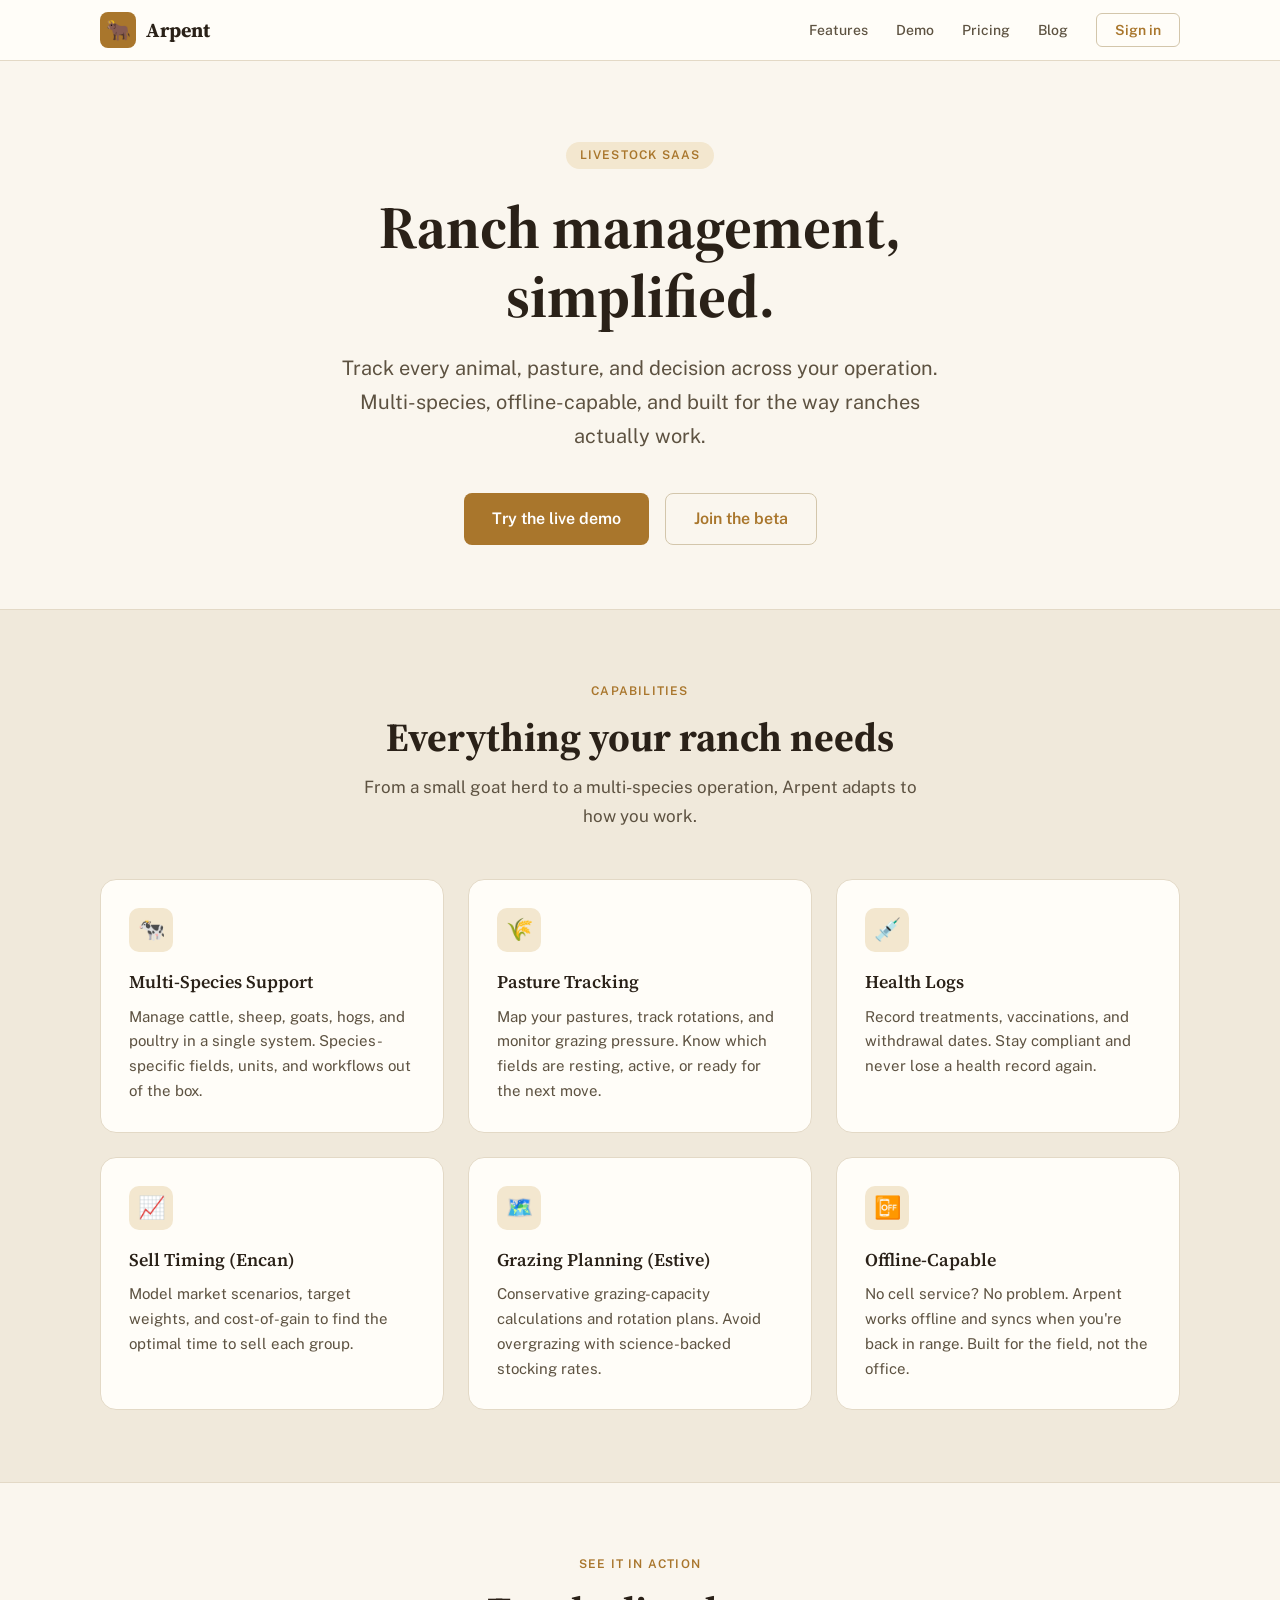
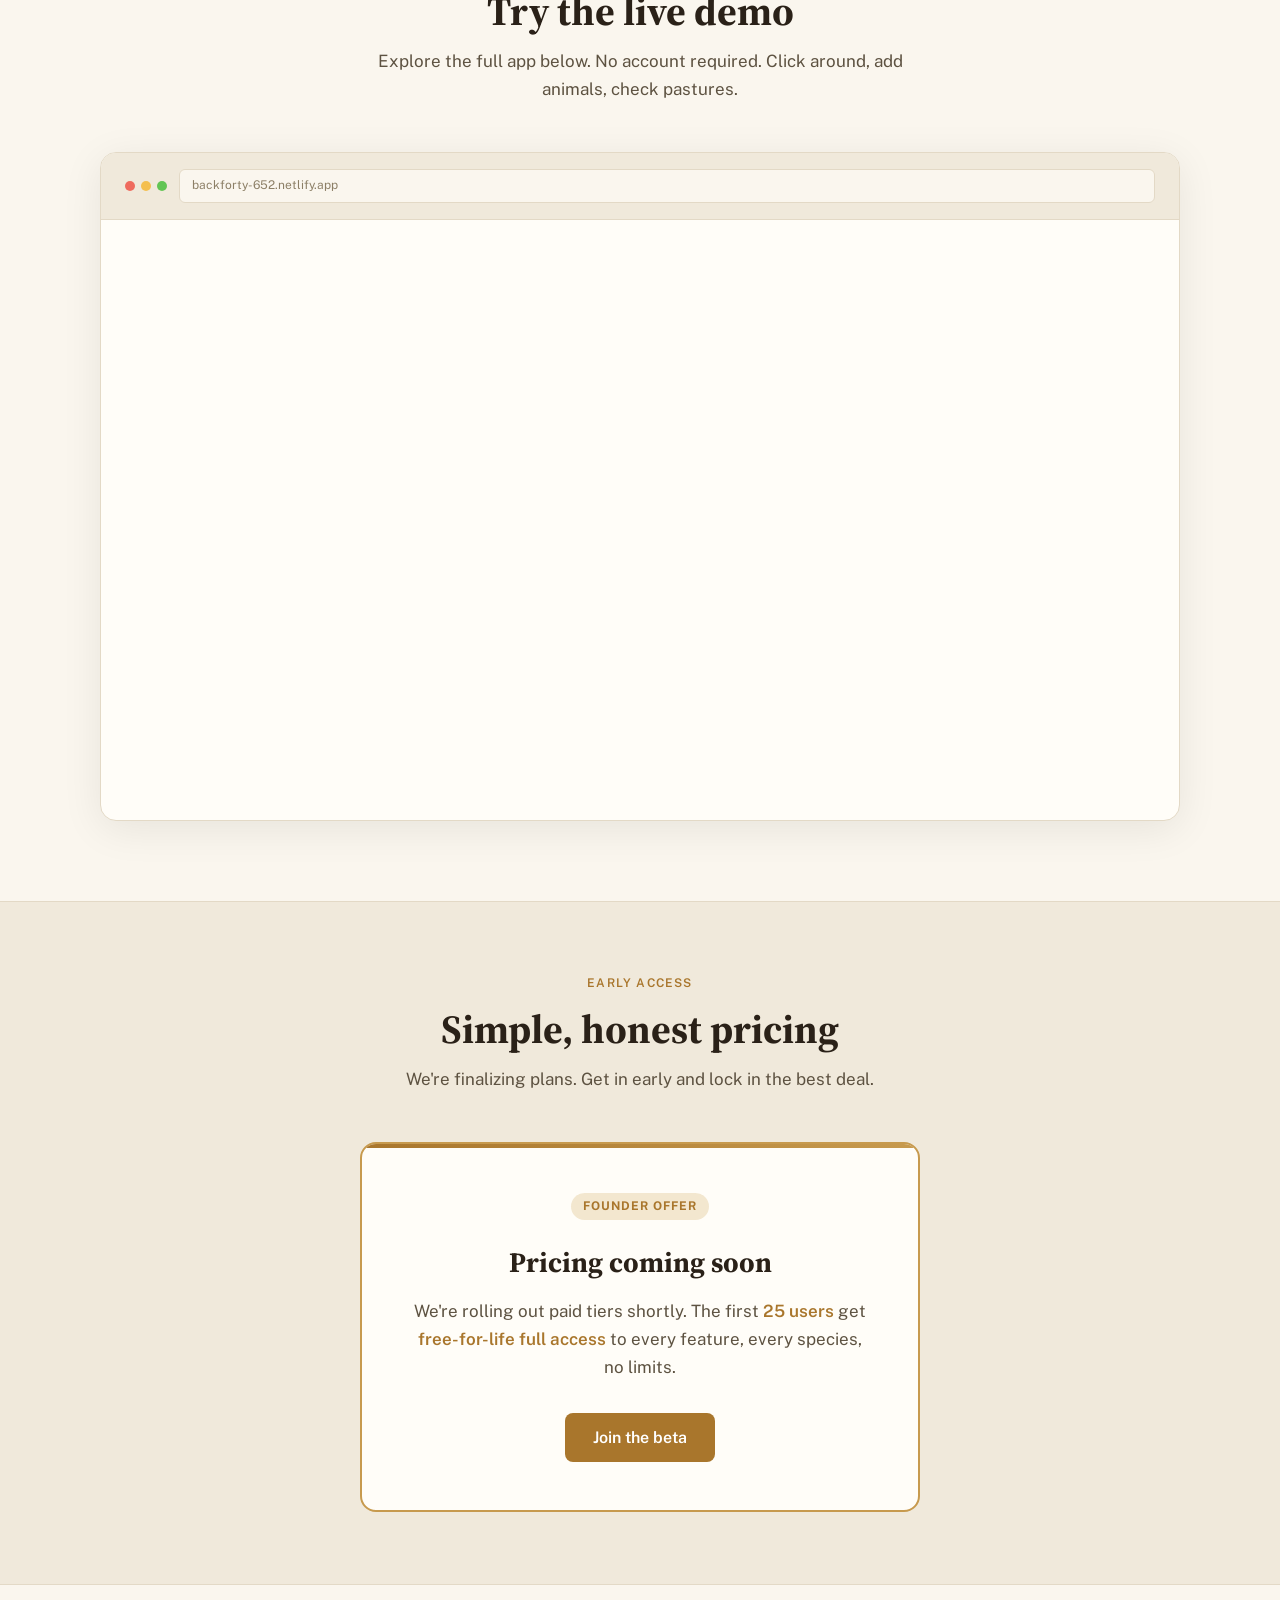
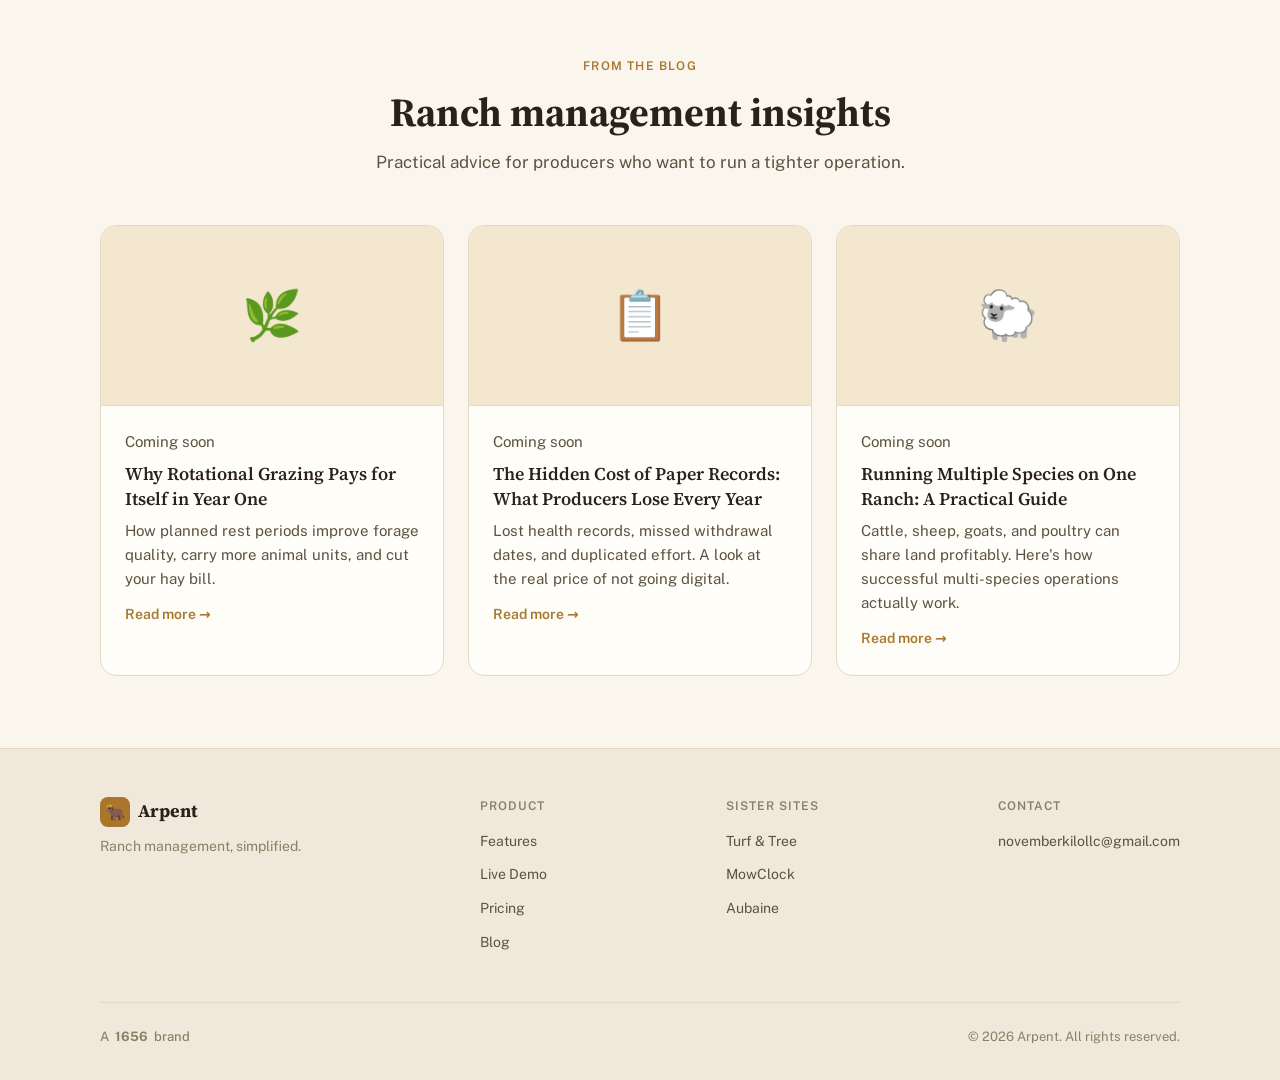
==== index.html @ 66cc1e73 "Initial arpent.us.com landing page Co-Authored-By: Claude Opus 4.6 <noreply@anthropic.com>" ====
<!DOCTYPE html>
<html lang="en">
<head>
  <meta charset="UTF-8">
  <meta name="viewport" content="width=device-width, initial-scale=1.0">
  <title>Arpent - Ranch Management, Simplified</title>
  <meta name="description" content="Arpent is a multi-species livestock and ranch management SaaS. Track cattle, sheep, goats, hogs, and poultry. Pasture management, health logs, sell-timing, and grazing planning — all offline-capable.">
  <link rel="icon" href="data:image/svg+xml,<svg xmlns='http://www.w3.org/2000/svg' viewBox='0 0 100 100'><text y='.9em' font-size='90'>🐂</text></svg>">
  <link rel="preconnect" href="https://fonts.googleapis.com">
  <link rel="preconnect" href="https://fonts.gstatic.com" crossorigin>
  <link href="https://fonts.googleapis.com/css2?family=Public+Sans:ital,wght@0,300;0,400;0,500;0,600;0,700;1,400&family=Source+Serif+4:ital,opsz,wght@0,8..60,300;0,8..60,400;0,8..60,600;0,8..60,700;1,8..60,400&display=swap" rel="stylesheet">

  <!-- GA4 placeholder -->
  <script async src="https://www.googletagmanager.com/gtag/js?id=G-XXXXXXXXXX"></script>
  <script>
    window.dataLayer = window.dataLayer || [];
    function gtag(){dataLayer.push(arguments);}
    gtag('js', new Date());
    gtag('config', 'G-XXXXXXXXXX');
  </script>

  <style>
    /* ===== 1656 Design Tokens ===== */
    :root {
      --paper:#faf6ee; --paper-raised:#fffdf8; --paper-sunk:#f0e9db;
      --line:#e3d9c6; --line-strong:#d3c6ab;
      --ink:#2a2118; --ink-2:#5d5241; --ink-3:#8c7f66;
      --accent:#a9762c; --accent-soft:#c79a4e; --accent-wash:#f3e7cf;
      --accent-dark:#8b5e1a;
      --brass:#a9762c; --brass-wash:#f3e7cf;
      --serif:"Source Serif 4","Iowan Old Style","Palatino Linotype",Georgia,serif;
      --sans:"Public Sans",system-ui,-apple-system,"Segoe UI",Roboto,sans-serif;
      --max-w: 1120px;
      --radius: 10px;
      --radius-lg: 16px;
    }

    @media (prefers-color-scheme: dark) {
      :root:not([data-theme="light"]) {
        --paper:#1c150e; --paper-raised:#251c12; --paper-sunk:#171009;
        --line:#392c1d; --line-strong:#4a3a26;
        --ink:#f4eede; --ink-2:#cbbda3; --ink-3:#9c8e74;
        --accent:#d3a24f; --accent-soft:#b98a3d; --accent-wash:#33260f;
        --accent-dark:#e0b060;
        --brass:#d3a24f; --brass-wash:#33260f;
      }
    }
    :root[data-theme="dark"] {
      --paper:#1c150e; --paper-raised:#251c12; --paper-sunk:#171009;
      --line:#392c1d; --line-strong:#4a3a26;
      --ink:#f4eede; --ink-2:#cbbda3; --ink-3:#9c8e74;
      --accent:#d3a24f; --accent-soft:#b98a3d; --accent-wash:#33260f;
      --accent-dark:#e0b060;
      --brass:#d3a24f; --brass-wash:#33260f;
    }
    :root[data-theme="light"] {
      --paper:#faf6ee; --paper-raised:#fffdf8; --paper-sunk:#f0e9db;
      --line:#e3d9c6; --line-strong:#d3c6ab;
      --ink:#2a2118; --ink-2:#5d5241; --ink-3:#8c7f66;
      --accent:#a9762c; --accent-soft:#c79a4e; --accent-wash:#f3e7cf;
      --accent-dark:#8b5e1a;
      --brass:#a9762c; --brass-wash:#f3e7cf;
    }

    /* ===== Reset & Base ===== */
    *, *::before, *::after { box-sizing: border-box; margin: 0; padding: 0; }
    html { scroll-behavior: smooth; }
    @media (prefers-reduced-motion: reduce) {
      html { scroll-behavior: auto; }
      *, *::before, *::after { animation-duration: 0.01ms !important; animation-iteration-count: 1 !important; transition-duration: 0.01ms !important; }
    }
    body {
      font-family: var(--sans);
      background: var(--paper);
      color: var(--ink);
      line-height: 1.6;
      -webkit-font-smoothing: antialiased;
      -moz-osx-font-smoothing: grayscale;
    }
    img { max-width: 100%; display: block; }
    a { color: var(--accent); text-decoration: none; transition: color 0.15s; }
    a:hover { color: var(--accent-dark); }

    /* ===== Layout ===== */
    .container { max-width: var(--max-w); margin: 0 auto; padding: 0 1.25rem; }

    /* ===== Nav ===== */
    .nav {
      position: sticky; top: 0; z-index: 100;
      background: var(--paper-raised);
      border-bottom: 1px solid var(--line);
      backdrop-filter: blur(12px);
      -webkit-backdrop-filter: blur(12px);
    }
    .nav-inner {
      display: flex; align-items: center; justify-content: space-between;
      max-width: var(--max-w); margin: 0 auto; padding: 0 1.25rem;
      height: 60px;
    }
    .nav-brand {
      display: flex; align-items: center; gap: 0.625rem;
      font-family: var(--serif); font-weight: 700; font-size: 1.25rem;
      color: var(--ink); text-decoration: none;
    }
    .nav-brand-icon {
      display: flex; align-items: center; justify-content: center;
      width: 36px; height: 36px;
      background: var(--accent);
      border-radius: 8px;
      font-size: 1.25rem;
      line-height: 1;
    }
    .nav-links { display: flex; align-items: center; gap: 1.75rem; list-style: none; }
    .nav-links a {
      font-size: 0.875rem; font-weight: 500; color: var(--ink-2);
      transition: color 0.15s;
    }
    .nav-links a:hover { color: var(--accent); }

    .btn {
      display: inline-flex; align-items: center; gap: 0.5rem;
      padding: 0.5rem 1.125rem;
      border: none; border-radius: 6px;
      font-family: var(--sans); font-size: 0.875rem; font-weight: 600;
      cursor: pointer; transition: all 0.15s;
      text-decoration: none;
    }
    .btn-primary {
      background: var(--accent); color: #fff;
    }
    .btn-primary:hover { background: var(--accent-dark); color: #fff; }
    .btn-ghost {
      background: transparent; color: var(--accent);
      border: 1px solid var(--line-strong);
    }
    .btn-ghost:hover { border-color: var(--accent); background: var(--accent-wash); }
    .btn-lg { padding: 0.75rem 1.75rem; font-size: 1rem; border-radius: 8px; }

    .nav-signin { white-space: nowrap; }

    /* User pill (post-auth) */
    .user-pill {
      display: none; align-items: center; gap: 0.5rem;
      padding: 0.25rem 0.75rem 0.25rem 0.25rem;
      background: var(--accent-wash);
      border-radius: 999px;
      font-size: 0.8125rem; font-weight: 500; color: var(--ink);
    }
    .user-pill img {
      width: 28px; height: 28px; border-radius: 50%;
      border: 2px solid var(--accent-soft);
    }
    .user-pill.visible { display: flex; }

    /* Mobile hamburger */
    .nav-toggle {
      display: none;
      background: none; border: none; cursor: pointer;
      width: 32px; height: 32px;
      flex-direction: column; justify-content: center; align-items: center; gap: 5px;
    }
    .nav-toggle span {
      display: block; width: 20px; height: 2px;
      background: var(--ink); border-radius: 2px;
      transition: transform 0.2s, opacity 0.2s;
    }
    .nav-toggle.active span:nth-child(1) { transform: translateY(7px) rotate(45deg); }
    .nav-toggle.active span:nth-child(2) { opacity: 0; }
    .nav-toggle.active span:nth-child(3) { transform: translateY(-7px) rotate(-45deg); }

    @media (max-width: 768px) {
      .nav-toggle { display: flex; }
      .nav-links {
        position: absolute; top: 60px; left: 0; right: 0;
        flex-direction: column; gap: 0;
        background: var(--paper-raised);
        border-bottom: 1px solid var(--line);
        max-height: 0; overflow: hidden;
        transition: max-height 0.3s ease;
      }
      .nav-links.open { max-height: 320px; }
      .nav-links li { width: 100%; }
      .nav-links a, .nav-links .btn {
        display: block; padding: 0.875rem 1.25rem;
        border-bottom: 1px solid var(--line);
        width: 100%; text-align: left; border-radius: 0;
      }
    }

    /* ===== Hero ===== */
    .hero {
      padding: 5rem 0 4rem;
      text-align: center;
    }
    .hero-eyebrow {
      display: inline-block;
      font-family: var(--sans);
      font-size: 0.75rem; font-weight: 600;
      letter-spacing: 0.1em; text-transform: uppercase;
      color: var(--accent);
      background: var(--accent-wash);
      padding: 0.25rem 0.875rem;
      border-radius: 999px;
      margin-bottom: 1.5rem;
    }
    .hero h1 {
      font-family: var(--serif);
      font-size: clamp(2.25rem, 5vw, 3.75rem);
      font-weight: 700;
      line-height: 1.15;
      color: var(--ink);
      margin-bottom: 1.25rem;
    }
    .hero p {
      font-size: clamp(1rem, 2vw, 1.25rem);
      color: var(--ink-2);
      max-width: 600px;
      margin: 0 auto 2.5rem;
      line-height: 1.7;
    }
    .hero-actions {
      display: flex; gap: 1rem; justify-content: center; flex-wrap: wrap;
    }

    /* ===== Section Shared ===== */
    section { padding: 4.5rem 0; }
    .section-label {
      font-family: var(--sans);
      font-size: 0.75rem; font-weight: 600;
      letter-spacing: 0.1em; text-transform: uppercase;
      color: var(--accent);
      margin-bottom: 0.75rem;
    }
    .section-title {
      font-family: var(--serif);
      font-size: clamp(1.75rem, 3.5vw, 2.5rem);
      font-weight: 700; color: var(--ink);
      margin-bottom: 0.75rem; line-height: 1.2;
    }
    .section-subtitle {
      font-size: 1.0625rem; color: var(--ink-2);
      max-width: 560px; line-height: 1.7;
    }
    .section-header {
      text-align: center;
      margin-bottom: 3rem;
    }
    .section-header .section-subtitle { margin: 0 auto; }
    .section-divider {
      border: none; border-top: 1px solid var(--line);
      margin: 0;
    }

    /* ===== Features ===== */
    #features { background: var(--paper-sunk); }
    .features-grid {
      display: grid;
      grid-template-columns: repeat(auto-fill, minmax(300px, 1fr));
      gap: 1.5rem;
    }
    .feature-card {
      background: var(--paper-raised);
      border: 1px solid var(--line);
      border-radius: var(--radius-lg);
      padding: 1.75rem;
      transition: border-color 0.2s, box-shadow 0.2s;
    }
    .feature-card:hover {
      border-color: var(--accent-soft);
      box-shadow: 0 4px 24px rgba(0,0,0,0.06);
    }
    .feature-icon {
      display: flex; align-items: center; justify-content: center;
      width: 44px; height: 44px;
      background: var(--accent-wash);
      border-radius: 10px;
      font-size: 1.375rem;
      margin-bottom: 1rem;
    }
    .feature-card h3 {
      font-family: var(--serif);
      font-size: 1.125rem; font-weight: 600;
      margin-bottom: 0.5rem; color: var(--ink);
    }
    .feature-card p {
      font-size: 0.9375rem; color: var(--ink-2); line-height: 1.65;
    }

    /* ===== Demo ===== */
    #demo { padding-bottom: 5rem; }
    .demo-card {
      background: var(--paper-raised);
      border: 1px solid var(--line);
      border-radius: var(--radius-lg);
      overflow: hidden;
      box-shadow: 0 8px 40px rgba(0,0,0,0.08);
    }
    .demo-header {
      display: flex; align-items: center; gap: 0.75rem;
      padding: 1rem 1.5rem;
      border-bottom: 1px solid var(--line);
      background: var(--paper-sunk);
    }
    .demo-dots { display: flex; gap: 6px; }
    .demo-dots span {
      width: 10px; height: 10px; border-radius: 50%;
    }
    .demo-dots span:nth-child(1) { background: #ef6b5e; }
    .demo-dots span:nth-child(2) { background: #f4bf4f; }
    .demo-dots span:nth-child(3) { background: #62c554; }
    .demo-bar {
      flex: 1;
      background: var(--paper);
      border: 1px solid var(--line);
      border-radius: 6px;
      padding: 0.375rem 0.75rem;
      font-size: 0.75rem; color: var(--ink-3);
      font-family: var(--sans);
    }
    .demo-card iframe {
      display: block;
      width: 100%; height: 600px;
      border: none;
    }
    @media (max-width: 640px) {
      .demo-card iframe { height: 450px; }
    }

    /* ===== Pricing ===== */
    #pricing { background: var(--paper-sunk); }
    .pricing-card {
      max-width: 560px;
      margin: 0 auto;
      background: var(--paper-raised);
      border: 2px solid var(--accent-soft);
      border-radius: var(--radius-lg);
      padding: 3rem;
      text-align: center;
      position: relative;
      overflow: hidden;
    }
    .pricing-card::before {
      content: "";
      position: absolute; top: 0; left: 0; right: 0; height: 4px;
      background: linear-gradient(90deg, var(--accent), var(--accent-soft));
    }
    .pricing-badge {
      display: inline-block;
      font-size: 0.75rem; font-weight: 700;
      letter-spacing: 0.08em; text-transform: uppercase;
      color: var(--accent);
      background: var(--accent-wash);
      padding: 0.25rem 0.75rem;
      border-radius: 999px;
      margin-bottom: 1.25rem;
    }
    .pricing-card h3 {
      font-family: var(--serif);
      font-size: 1.75rem; font-weight: 700;
      margin-bottom: 0.75rem; color: var(--ink);
    }
    .pricing-card p {
      font-size: 1.0625rem; color: var(--ink-2);
      margin-bottom: 2rem; line-height: 1.65;
    }
    .pricing-card .highlight {
      color: var(--accent); font-weight: 600;
    }

    /* ===== Blog ===== */
    #blog {}
    .blog-grid {
      display: grid;
      grid-template-columns: repeat(auto-fill, minmax(300px, 1fr));
      gap: 1.5rem;
    }
    .blog-card {
      background: var(--paper-raised);
      border: 1px solid var(--line);
      border-radius: var(--radius-lg);
      overflow: hidden;
      transition: border-color 0.2s, box-shadow 0.2s;
    }
    .blog-card:hover {
      border-color: var(--accent-soft);
      box-shadow: 0 4px 24px rgba(0,0,0,0.06);
    }
    .blog-thumb {
      width: 100%; height: 180px;
      background: var(--accent-wash);
      display: flex; align-items: center; justify-content: center;
      font-size: 3rem;
      border-bottom: 1px solid var(--line);
    }
    .blog-body { padding: 1.5rem; }
    .blog-meta {
      font-size: 0.8125rem; color: var(--ink-3);
      margin-bottom: 0.5rem;
    }
    .blog-card h3 {
      font-family: var(--serif);
      font-size: 1.125rem; font-weight: 600;
      color: var(--ink); margin-bottom: 0.5rem;
      line-height: 1.35;
    }
    .blog-card p {
      font-size: 0.9375rem; color: var(--ink-2);
      line-height: 1.6;
    }
    .blog-card .read-more {
      display: inline-block; margin-top: 0.75rem;
      font-size: 0.875rem; font-weight: 600; color: var(--accent);
    }
    .blog-card .read-more:hover { color: var(--accent-dark); }

    /* ===== Footer ===== */
    .footer {
      background: var(--paper-sunk);
      border-top: 1px solid var(--line);
      padding: 3rem 0 2rem;
    }
    .footer-inner {
      display: flex; flex-wrap: wrap;
      justify-content: space-between; align-items: flex-start;
      gap: 2rem;
    }
    .footer-brand {
      display: flex; align-items: center; gap: 0.5rem;
      font-family: var(--serif); font-weight: 700; font-size: 1.125rem;
      color: var(--ink); margin-bottom: 0.5rem;
    }
    .footer-brand .nav-brand-icon {
      width: 30px; height: 30px; font-size: 1rem;
    }
    .footer-tagline {
      font-size: 0.875rem; color: var(--ink-3);
    }
    .footer-links h4 {
      font-family: var(--sans);
      font-size: 0.75rem; font-weight: 600;
      letter-spacing: 0.08em; text-transform: uppercase;
      color: var(--ink-3);
      margin-bottom: 0.75rem;
    }
    .footer-links ul { list-style: none; }
    .footer-links li { margin-bottom: 0.5rem; }
    .footer-links a {
      font-size: 0.875rem; color: var(--ink-2);
    }
    .footer-links a:hover { color: var(--accent); }
    .footer-bottom {
      margin-top: 2.5rem;
      padding-top: 1.5rem;
      border-top: 1px solid var(--line);
      display: flex; flex-wrap: wrap;
      justify-content: space-between; align-items: center;
      gap: 1rem;
      font-size: 0.8125rem; color: var(--ink-3);
    }
    .footer-house {
      display: flex; align-items: center; gap: 0.375rem;
      font-weight: 500;
    }

    @media (max-width: 640px) {
      .hero { padding: 3.5rem 0 3rem; }
      section { padding: 3rem 0; }
      .pricing-card { padding: 2rem 1.5rem; }
      .footer-inner { flex-direction: column; }
    }
  </style>
</head>
<body>

  <!-- ===== NAV ===== -->
  <nav class="nav">
    <div class="nav-inner">
      <a href="#" class="nav-brand">
        <span class="nav-brand-icon">🐂</span>
        Arpent
      </a>
      <button class="nav-toggle" aria-label="Toggle navigation" onclick="this.classList.toggle('active');document.getElementById('nav-menu').classList.toggle('open')">
        <span></span><span></span><span></span>
      </button>
      <ul class="nav-links" id="nav-menu">
        <li><a href="#features">Features</a></li>
        <li><a href="#demo">Demo</a></li>
        <li><a href="#pricing">Pricing</a></li>
        <li><a href="#blog">Blog</a></li>
        <li>
          <button class="btn btn-ghost nav-signin" id="btn-signin" onclick="signInWithGoogle()">Sign in</button>
          <div class="user-pill" id="user-pill">
            <img id="user-avatar" src="" alt="">
            <span id="user-name"></span>
          </div>
        </li>
      </ul>
    </div>
  </nav>

  <!-- ===== HERO ===== -->
  <section class="hero">
    <div class="container">
      <span class="hero-eyebrow">Livestock SaaS</span>
      <h1>Ranch management,<br>simplified.</h1>
      <p>Track every animal, pasture, and decision across your operation. Multi-species, offline-capable, and built for the way ranches actually work.</p>
      <div class="hero-actions">
        <a href="#demo" class="btn btn-primary btn-lg">Try the live demo</a>
        <a href="#pricing" class="btn btn-ghost btn-lg">Join the beta</a>
      </div>
    </div>
  </section>

  <hr class="section-divider">

  <!-- ===== FEATURES ===== -->
  <section id="features">
    <div class="container">
      <div class="section-header">
        <p class="section-label">Capabilities</p>
        <h2 class="section-title">Everything your ranch needs</h2>
        <p class="section-subtitle">From a small goat herd to a multi-species operation, Arpent adapts to how you work.</p>
      </div>
      <div class="features-grid">
        <div class="feature-card">
          <div class="feature-icon">🐄</div>
          <h3>Multi-Species Support</h3>
          <p>Manage cattle, sheep, goats, hogs, and poultry in a single system. Species-specific fields, units, and workflows out of the box.</p>
        </div>
        <div class="feature-card">
          <div class="feature-icon">🌾</div>
          <h3>Pasture Tracking</h3>
          <p>Map your pastures, track rotations, and monitor grazing pressure. Know which fields are resting, active, or ready for the next move.</p>
        </div>
        <div class="feature-card">
          <div class="feature-icon">💉</div>
          <h3>Health Logs</h3>
          <p>Record treatments, vaccinations, and withdrawal dates. Stay compliant and never lose a health record again.</p>
        </div>
        <div class="feature-card">
          <div class="feature-icon">📈</div>
          <h3>Sell Timing (Encan)</h3>
          <p>Model market scenarios, target weights, and cost-of-gain to find the optimal time to sell each group.</p>
        </div>
        <div class="feature-card">
          <div class="feature-icon">🗺️</div>
          <h3>Grazing Planning (Estive)</h3>
          <p>Conservative grazing-capacity calculations and rotation plans. Avoid overgrazing with science-backed stocking rates.</p>
        </div>
        <div class="feature-card">
          <div class="feature-icon">📴</div>
          <h3>Offline-Capable</h3>
          <p>No cell service? No problem. Arpent works offline and syncs when you're back in range. Built for the field, not the office.</p>
        </div>
      </div>
    </div>
  </section>

  <hr class="section-divider">

  <!-- ===== DEMO ===== -->
  <section id="demo">
    <div class="container">
      <div class="section-header">
        <p class="section-label">See it in action</p>
        <h2 class="section-title">Try the live demo</h2>
        <p class="section-subtitle">Explore the full app below. No account required. Click around, add animals, check pastures.</p>
      </div>
      <div class="demo-card">
        <div class="demo-header">
          <div class="demo-dots">
            <span></span><span></span><span></span>
          </div>
          <div class="demo-bar">backforty-652.netlify.app</div>
        </div>
        <iframe
          src="https://backforty-652.netlify.app"
          title="Arpent live demo"
          loading="lazy"
          sandbox="allow-scripts allow-same-origin allow-forms allow-popups"
        ></iframe>
      </div>
    </div>
  </section>

  <hr class="section-divider">

  <!-- ===== PRICING ===== -->
  <section id="pricing">
    <div class="container">
      <div class="section-header">
        <p class="section-label">Early Access</p>
        <h2 class="section-title">Simple, honest pricing</h2>
        <p class="section-subtitle">We're finalizing plans. Get in early and lock in the best deal.</p>
      </div>
      <div class="pricing-card">
        <span class="pricing-badge">Founder Offer</span>
        <h3>Pricing coming soon</h3>
        <p>We're rolling out paid tiers shortly. The first <span class="highlight">25 users</span> get <span class="highlight">free-for-life full access</span> to every feature, every species, no limits.</p>
        <a href="mailto:novemberkilollc@gmail.com?subject=Arpent%20Beta%20Access&body=I'd%20like%20to%20join%20the%20Arpent%20beta." class="btn btn-primary btn-lg">Join the beta</a>
      </div>
    </div>
  </section>

  <hr class="section-divider">

  <!-- ===== BLOG ===== -->
  <section id="blog">
    <div class="container">
      <div class="section-header">
        <p class="section-label">From the Blog</p>
        <h2 class="section-title">Ranch management insights</h2>
        <p class="section-subtitle">Practical advice for producers who want to run a tighter operation.</p>
      </div>
      <div class="blog-grid">
        <article class="blog-card">
          <div class="blog-thumb">🌿</div>
          <div class="blog-body">
            <p class="blog-meta">Coming soon</p>
            <h3>Why Rotational Grazing Pays for Itself in Year One</h3>
            <p>How planned rest periods improve forage quality, carry more animal units, and cut your hay bill.</p>
            <span class="read-more">Read more &rarr;</span>
          </div>
        </article>
        <article class="blog-card">
          <div class="blog-thumb">📋</div>
          <div class="blog-body">
            <p class="blog-meta">Coming soon</p>
            <h3>The Hidden Cost of Paper Records: What Producers Lose Every Year</h3>
            <p>Lost health records, missed withdrawal dates, and duplicated effort. A look at the real price of not going digital.</p>
            <span class="read-more">Read more &rarr;</span>
          </div>
        </article>
        <article class="blog-card">
          <div class="blog-thumb">🐑</div>
          <div class="blog-body">
            <p class="blog-meta">Coming soon</p>
            <h3>Running Multiple Species on One Ranch: A Practical Guide</h3>
            <p>Cattle, sheep, goats, and poultry can share land profitably. Here's how successful multi-species operations actually work.</p>
            <span class="read-more">Read more &rarr;</span>
          </div>
        </article>
      </div>
    </div>
  </section>

  <!-- ===== FOOTER ===== -->
  <footer class="footer">
    <div class="container">
      <div class="footer-inner">
        <div>
          <div class="footer-brand">
            <span class="nav-brand-icon">🐂</span>
            Arpent
          </div>
          <p class="footer-tagline">Ranch management, simplified.</p>
        </div>
        <div class="footer-links">
          <h4>Product</h4>
          <ul>
            <li><a href="#features">Features</a></li>
            <li><a href="#demo">Live Demo</a></li>
            <li><a href="#pricing">Pricing</a></li>
            <li><a href="#blog">Blog</a></li>
          </ul>
        </div>
        <div class="footer-links">
          <h4>Sister Sites</h4>
          <ul>
            <li><a href="https://turfandtree.us.com" target="_blank" rel="noopener">Turf & Tree</a></li>
            <li><a href="https://mowclock.app" target="_blank" rel="noopener">MowClock</a></li>
            <li><a href="https://aubaine.fyi" target="_blank" rel="noopener">Aubaine</a></li>
          </ul>
        </div>
        <div class="footer-links">
          <h4>Contact</h4>
          <ul>
            <li><a href="mailto:novemberkilollc@gmail.com">novemberkilollc@gmail.com</a></li>
          </ul>
        </div>
      </div>
      <div class="footer-bottom">
        <span class="footer-house">A <strong>1656</strong> brand</span>
        <span>&copy; 2026 Arpent. All rights reserved.</span>
      </div>
    </div>
  </footer>

  <!-- ===== Firebase SDK ===== -->
  <script src="https://www.gstatic.com/firebasejs/10.12.0/firebase-app-compat.js"></script>
  <script src="https://www.gstatic.com/firebasejs/10.12.0/firebase-auth-compat.js"></script>
  <script src="https://www.gstatic.com/firebasejs/10.12.0/firebase-firestore-compat.js"></script>

  <script>
    // ===== Firebase Init =====
    firebase.initializeApp({
      apiKey: "AIzaSyDHI-_3bZANlicN6vWCLv2jCPgNSSjchY4",
      authDomain: "back-forty-app.firebaseapp.com",
      projectId: "back-forty-app",
      storageBucket: "back-forty-app.firebasestorage.app",
      messagingSenderId: "646932283421",
      appId: "1:646932283421:web:c1b2606f788adb827206f4"
    });

    var SITE = "arpent";
    var db = firebase.firestore();
    var sessionRef = null;
    var sessionStart = new Date();
    var pagesVisited = [window.location.pathname];
    var heartbeatInterval = null;

    // ===== Google Sign-In =====
    function signInWithGoogle() {
      var provider = new firebase.auth.GoogleAuthProvider();
      firebase.auth().signInWithPopup(provider).catch(function(err) {
        console.error("Sign-in error:", err);
      });
    }

    // ===== Auth State =====
    firebase.auth().onAuthStateChanged(function(user) {
      var btnSignin = document.getElementById("btn-signin");
      var userPill = document.getElementById("user-pill");
      var userAvatar = document.getElementById("user-avatar");
      var userName = document.getElementById("user-name");

      if (user) {
        // Show user pill, hide sign-in
        btnSignin.style.display = "none";
        userPill.classList.add("visible");
        userAvatar.src = user.photoURL || "";
        userAvatar.alt = user.displayName || "User";
        userName.textContent = user.displayName || user.email;

        // Set GA4 user_id
        if (typeof gtag === "function") {
          gtag("set", {"user_id": user.uid});
        }

        // Start session tracking
        startSession(user);
      } else {
        btnSignin.style.display = "";
        userPill.classList.remove("visible");
        if (heartbeatInterval) clearInterval(heartbeatInterval);
      }
    });

    // ===== Session Tracking =====
    function startSession(user) {
      var now = new Date();
      sessionStart = now;

      // Create session doc
      sessionRef = db.collection("site_sessions").doc();
      sessionRef.set({
        email: user.email || "",
        name: user.displayName || "",
        photo: user.photoURL || "",
        uid: user.uid,
        site: SITE,
        started: now.toISOString(),
        lastPing: now.toISOString(),
        duration: 0,
        pages: pagesVisited
      });

      // Update site_users doc
      db.collection("site_users").doc(user.uid).set({
        email: user.email || "",
        name: user.displayName || "",
        photo: user.photoURL || "",
        lastSite: SITE,
        lastVisit: now.toISOString()
      }, { merge: true });

      // Heartbeat every 30s
      heartbeatInterval = setInterval(function() {
        updateSession();
      }, 30000);
    }

    function updateSession() {
      if (!sessionRef) return;
      var now = new Date();
      var duration = Math.round((now - sessionStart) / 1000);
      sessionRef.update({
        lastPing: now.toISOString(),
        duration: duration,
        pages: pagesVisited
      }).catch(function() {});
    }

    // ===== Visibility Change =====
    document.addEventListener("visibilitychange", function() {
      if (document.visibilityState === "hidden") {
        updateSession();
      }
    });

    // ===== Close mobile nav on link click =====
    document.querySelectorAll(".nav-links a").forEach(function(link) {
      link.addEventListener("click", function() {
        document.getElementById("nav-menu").classList.remove("open");
        document.querySelector(".nav-toggle").classList.remove("active");
      });
    });
  </script>

</body>
</html>
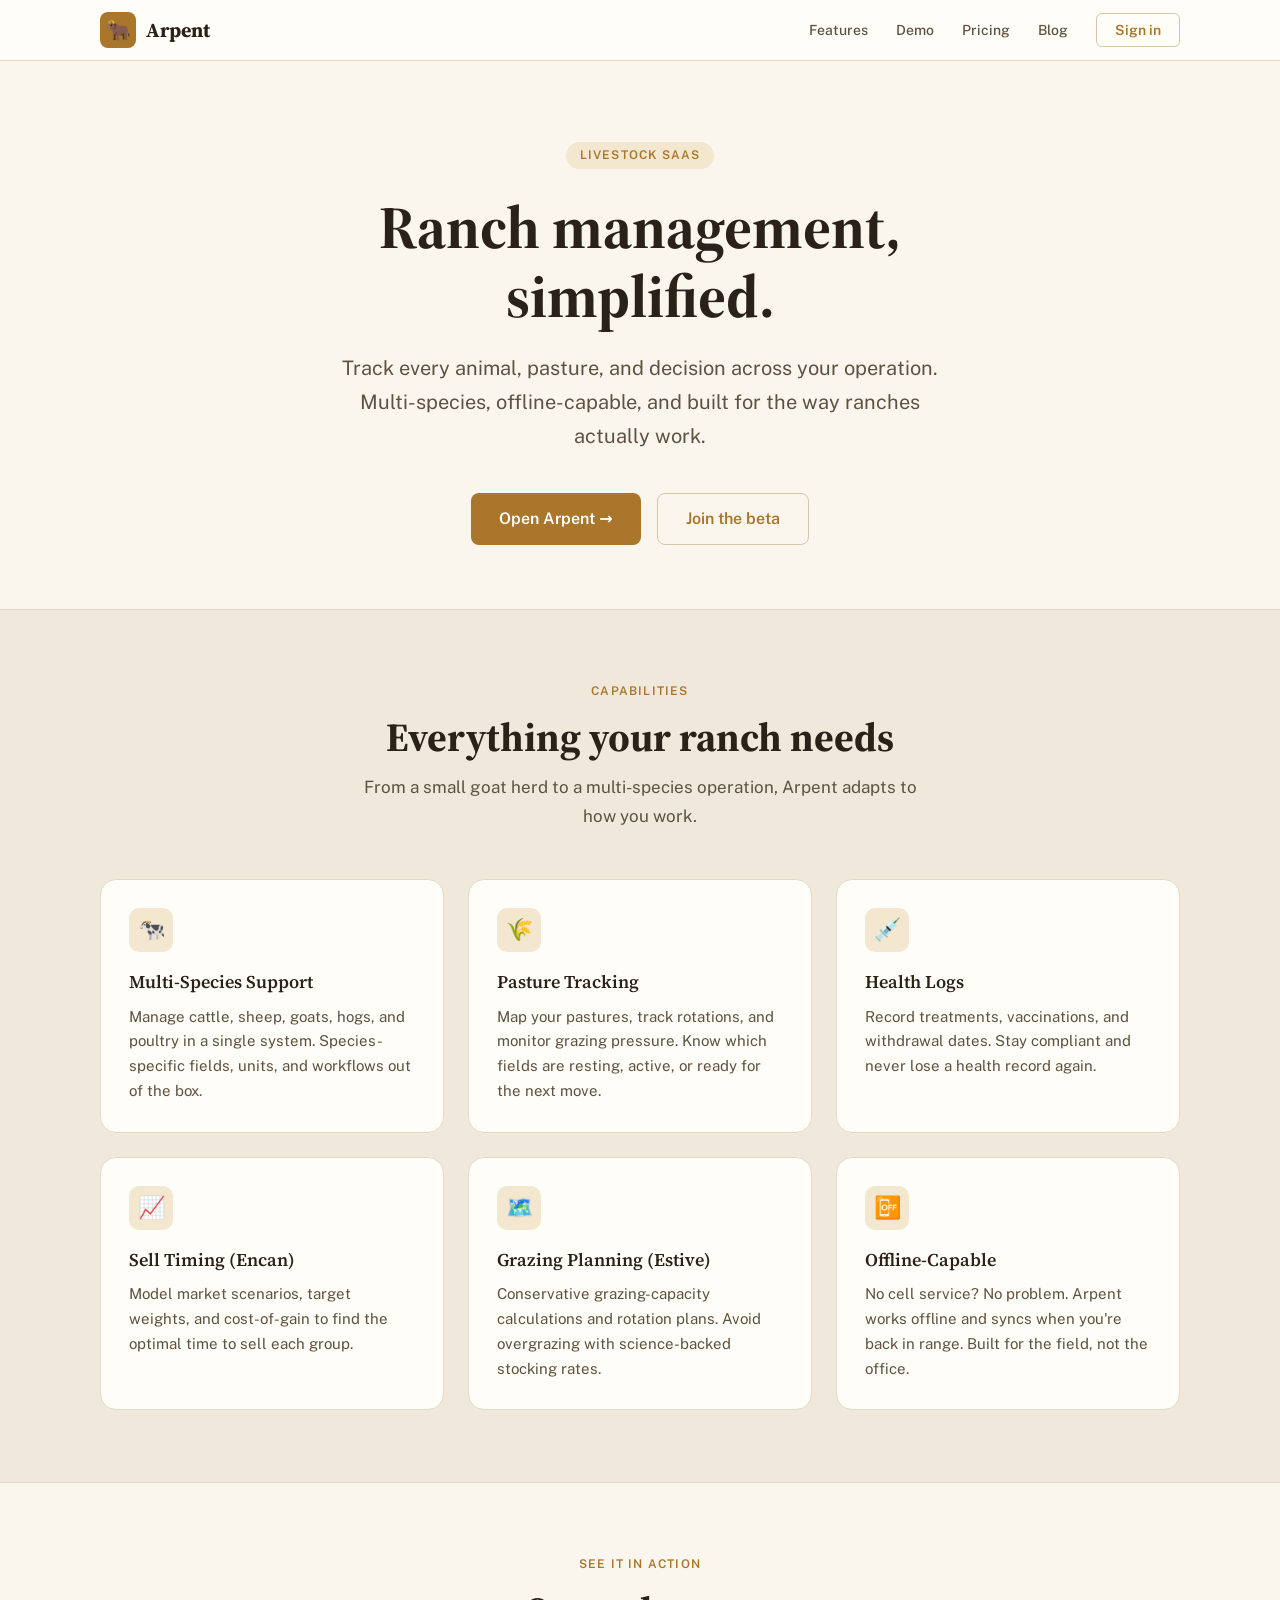
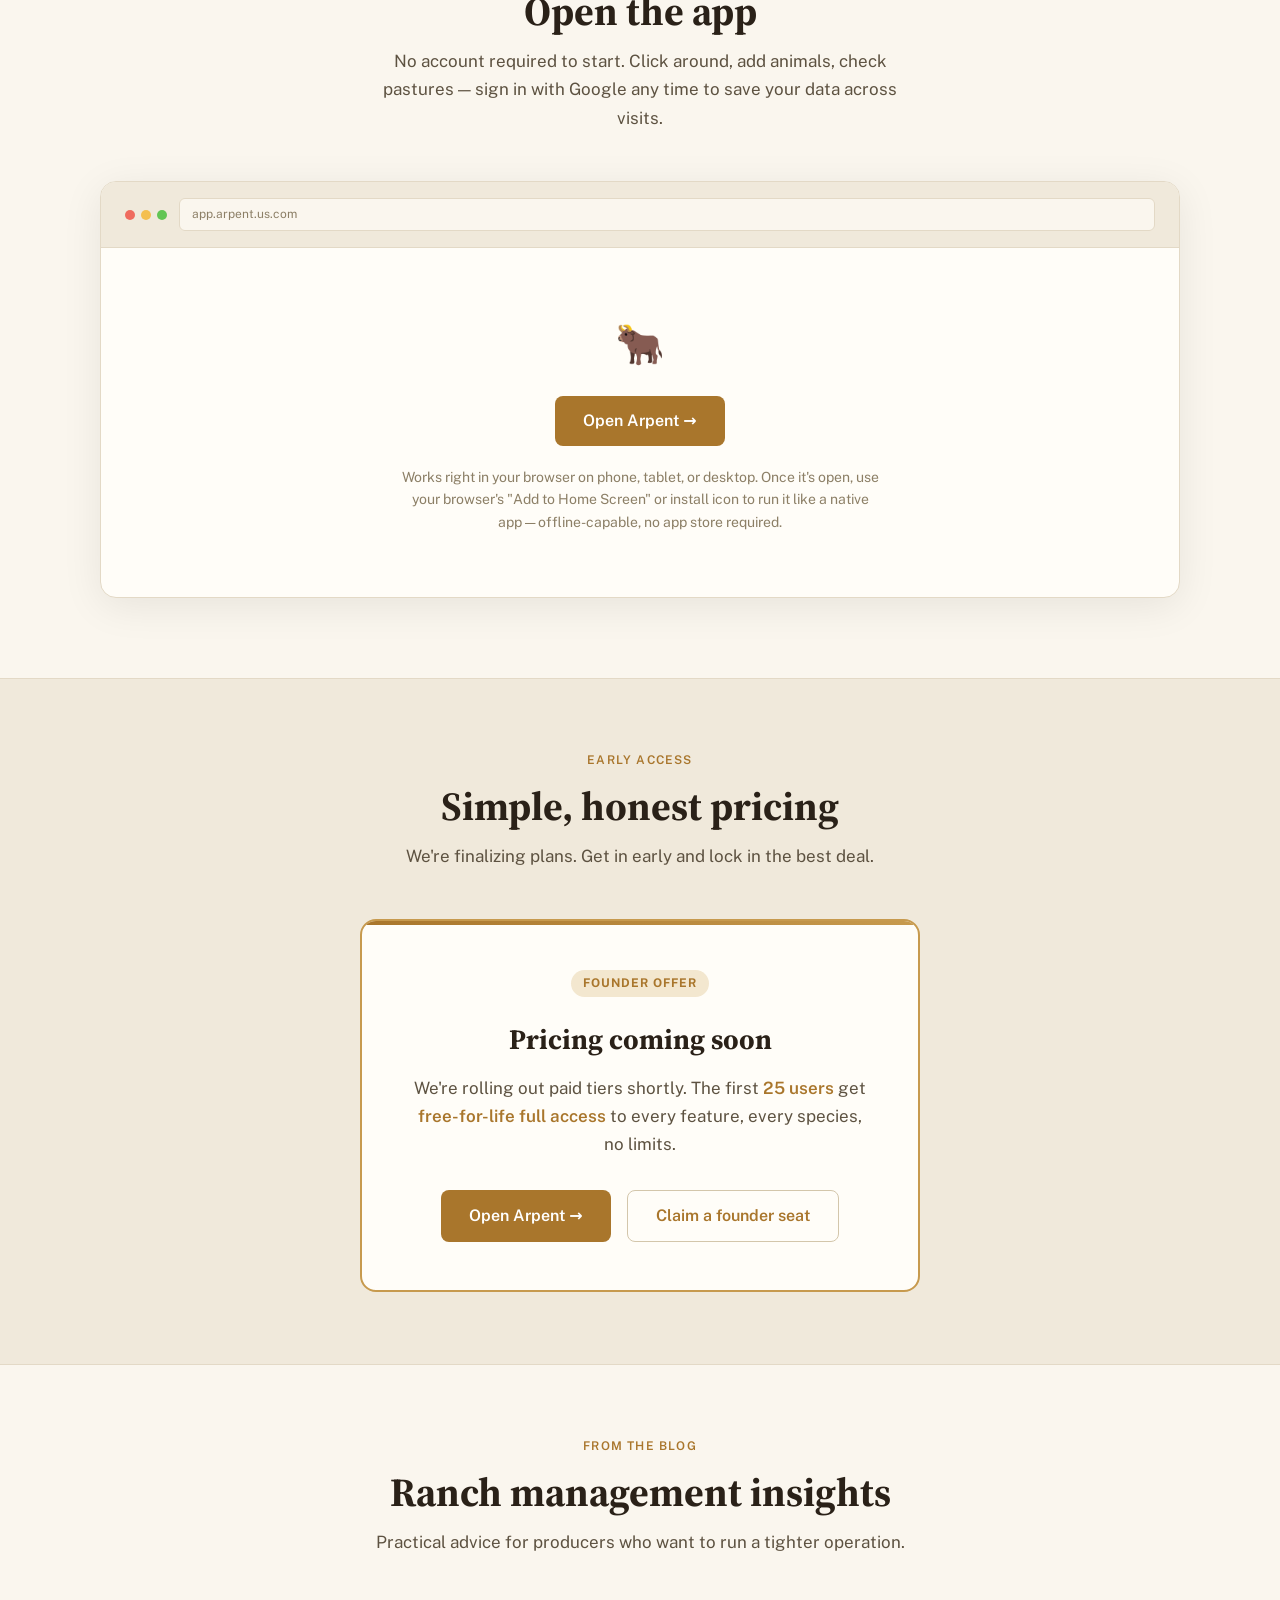
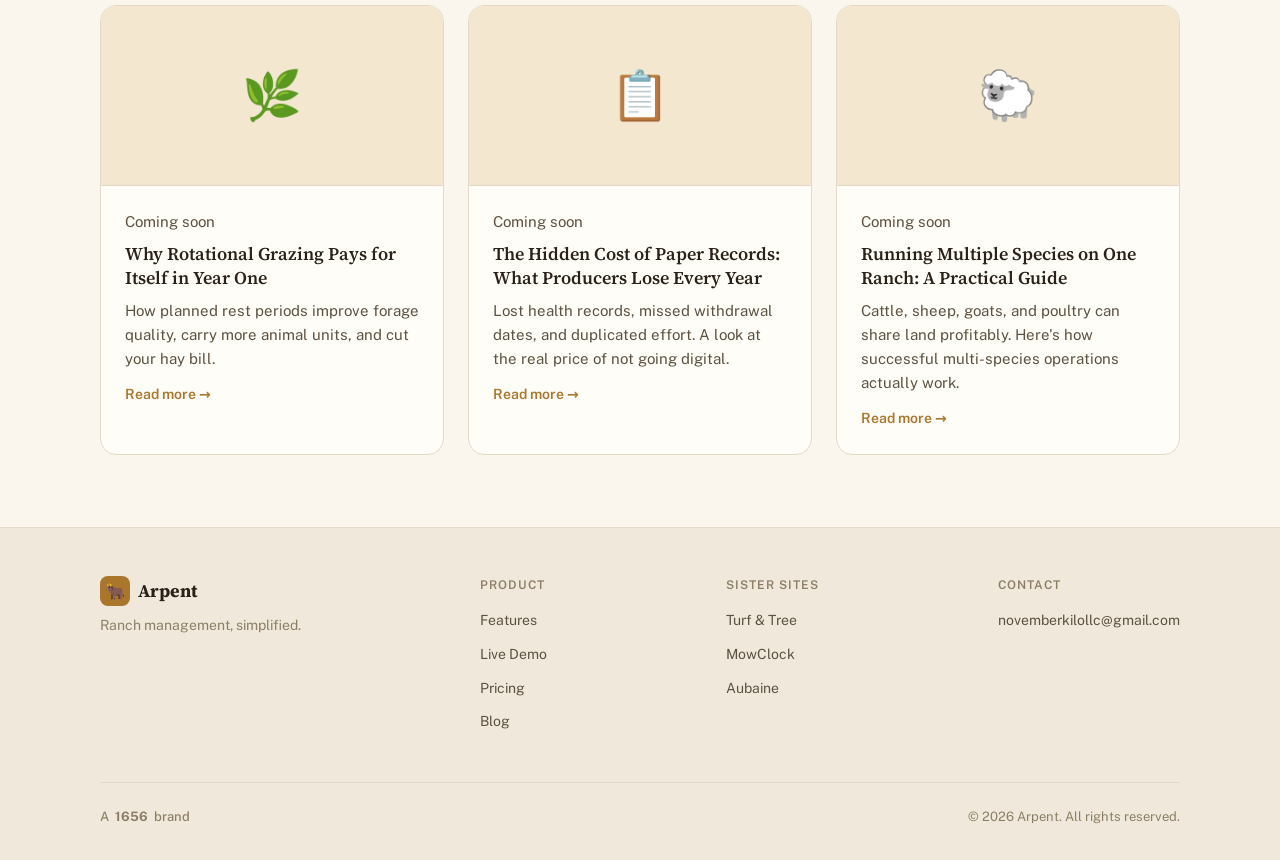
==== commit 8122fcfe: "Link the real Arpent app instead of a broken iframe demo The demo iframe was pointed at backforty-65" ====
--- a/index.html
+++ b/index.html
@@ -11,12 +11,12 @@
   <link href="https://fonts.googleapis.com/css2?family=Public+Sans:ital,wght@0,300;0,400;0,500;0,600;0,700;1,400&family=Source+Serif+4:ital,opsz,wght@0,8..60,300;0,8..60,400;0,8..60,600;0,8..60,700;1,8..60,400&display=swap" rel="stylesheet">
 
   <!-- GA4 placeholder -->
-  <script async src="https://www.googletagmanager.com/gtag/js?id=G-XXXXXXXXXX"></script>
+  <script async src="https://www.googletagmanager.com/gtag/js?id=G-5CBSLP692J"></script>
   <script>
     window.dataLayer = window.dataLayer || [];
     function gtag(){dataLayer.push(arguments);}
     gtag('js', new Date());
-    gtag('config', 'G-XXXXXXXXXX');
+    gtag('config', 'G-5CBSLP692J');
   </script>
 
   <style>
@@ -324,6 +324,16 @@
     }
     @media (max-width: 640px) {
       .demo-card iframe { height: 450px; }
+    }
+    .demo-cta {
+      display: flex; flex-direction: column; align-items: center; gap: 1.25rem;
+      padding: 4rem 2rem;
+      text-align: center;
+    }
+    .demo-cta-icon { font-size: 2.5rem; }
+    .demo-install-hint {
+      max-width: 30rem;
+      font-size: 0.875rem; color: var(--ink-3); line-height: 1.6;
     }
 
     /* ===== Pricing ===== */
@@ -505,7 +515,7 @@
       <h1>Ranch management,<br>simplified.</h1>
       <p>Track every animal, pasture, and decision across your operation. Multi-species, offline-capable, and built for the way ranches actually work.</p>
       <div class="hero-actions">
-        <a href="#demo" class="btn btn-primary btn-lg">Try the live demo</a>
+        <a href="https://app.arpent.us.com" target="_blank" rel="noopener" class="btn btn-primary btn-lg">Open Arpent →</a>
         <a href="#pricing" class="btn btn-ghost btn-lg">Join the beta</a>
       </div>
     </div>
@@ -563,22 +573,21 @@
     <div class="container">
       <div class="section-header">
         <p class="section-label">See it in action</p>
-        <h2 class="section-title">Try the live demo</h2>
-        <p class="section-subtitle">Explore the full app below. No account required. Click around, add animals, check pastures.</p>
+        <h2 class="section-title">Open the app</h2>
+        <p class="section-subtitle">No account required to start. Click around, add animals, check pastures — sign in with Google any time to save your data across visits.</p>
       </div>
       <div class="demo-card">
         <div class="demo-header">
           <div class="demo-dots">
             <span></span><span></span><span></span>
           </div>
-          <div class="demo-bar">backforty-652.netlify.app</div>
-        </div>
-        <iframe
-          src="https://backforty-652.netlify.app"
-          title="Arpent live demo"
-          loading="lazy"
-          sandbox="allow-scripts allow-same-origin allow-forms allow-popups"
-        ></iframe>
+          <div class="demo-bar">app.arpent.us.com</div>
+        </div>
+        <div class="demo-cta">
+          <div class="demo-cta-icon">🐂</div>
+          <a href="https://app.arpent.us.com" target="_blank" rel="noopener" class="btn btn-primary btn-lg">Open Arpent →</a>
+          <p class="demo-install-hint">Works right in your browser on phone, tablet, or desktop. Once it's open, use your browser's "Add to Home Screen" or install icon to run it like a native app — offline-capable, no app store required.</p>
+        </div>
       </div>
     </div>
   </section>
@@ -597,7 +606,10 @@
         <span class="pricing-badge">Founder Offer</span>
         <h3>Pricing coming soon</h3>
         <p>We're rolling out paid tiers shortly. The first <span class="highlight">25 users</span> get <span class="highlight">free-for-life full access</span> to every feature, every species, no limits.</p>
-        <a href="mailto:novemberkilollc@gmail.com?subject=Arpent%20Beta%20Access&body=I'd%20like%20to%20join%20the%20Arpent%20beta." class="btn btn-primary btn-lg">Join the beta</a>
+        <div class="hero-actions">
+          <a href="https://app.arpent.us.com" target="_blank" rel="noopener" class="btn btn-primary btn-lg">Open Arpent →</a>
+          <a href="mailto:novemberkilollc@gmail.com?subject=Arpent%20Beta%20Access&body=I'd%20like%20to%20join%20the%20Arpent%20beta." class="btn btn-ghost btn-lg">Claim a founder seat</a>
+        </div>
       </div>
     </div>
   </section>
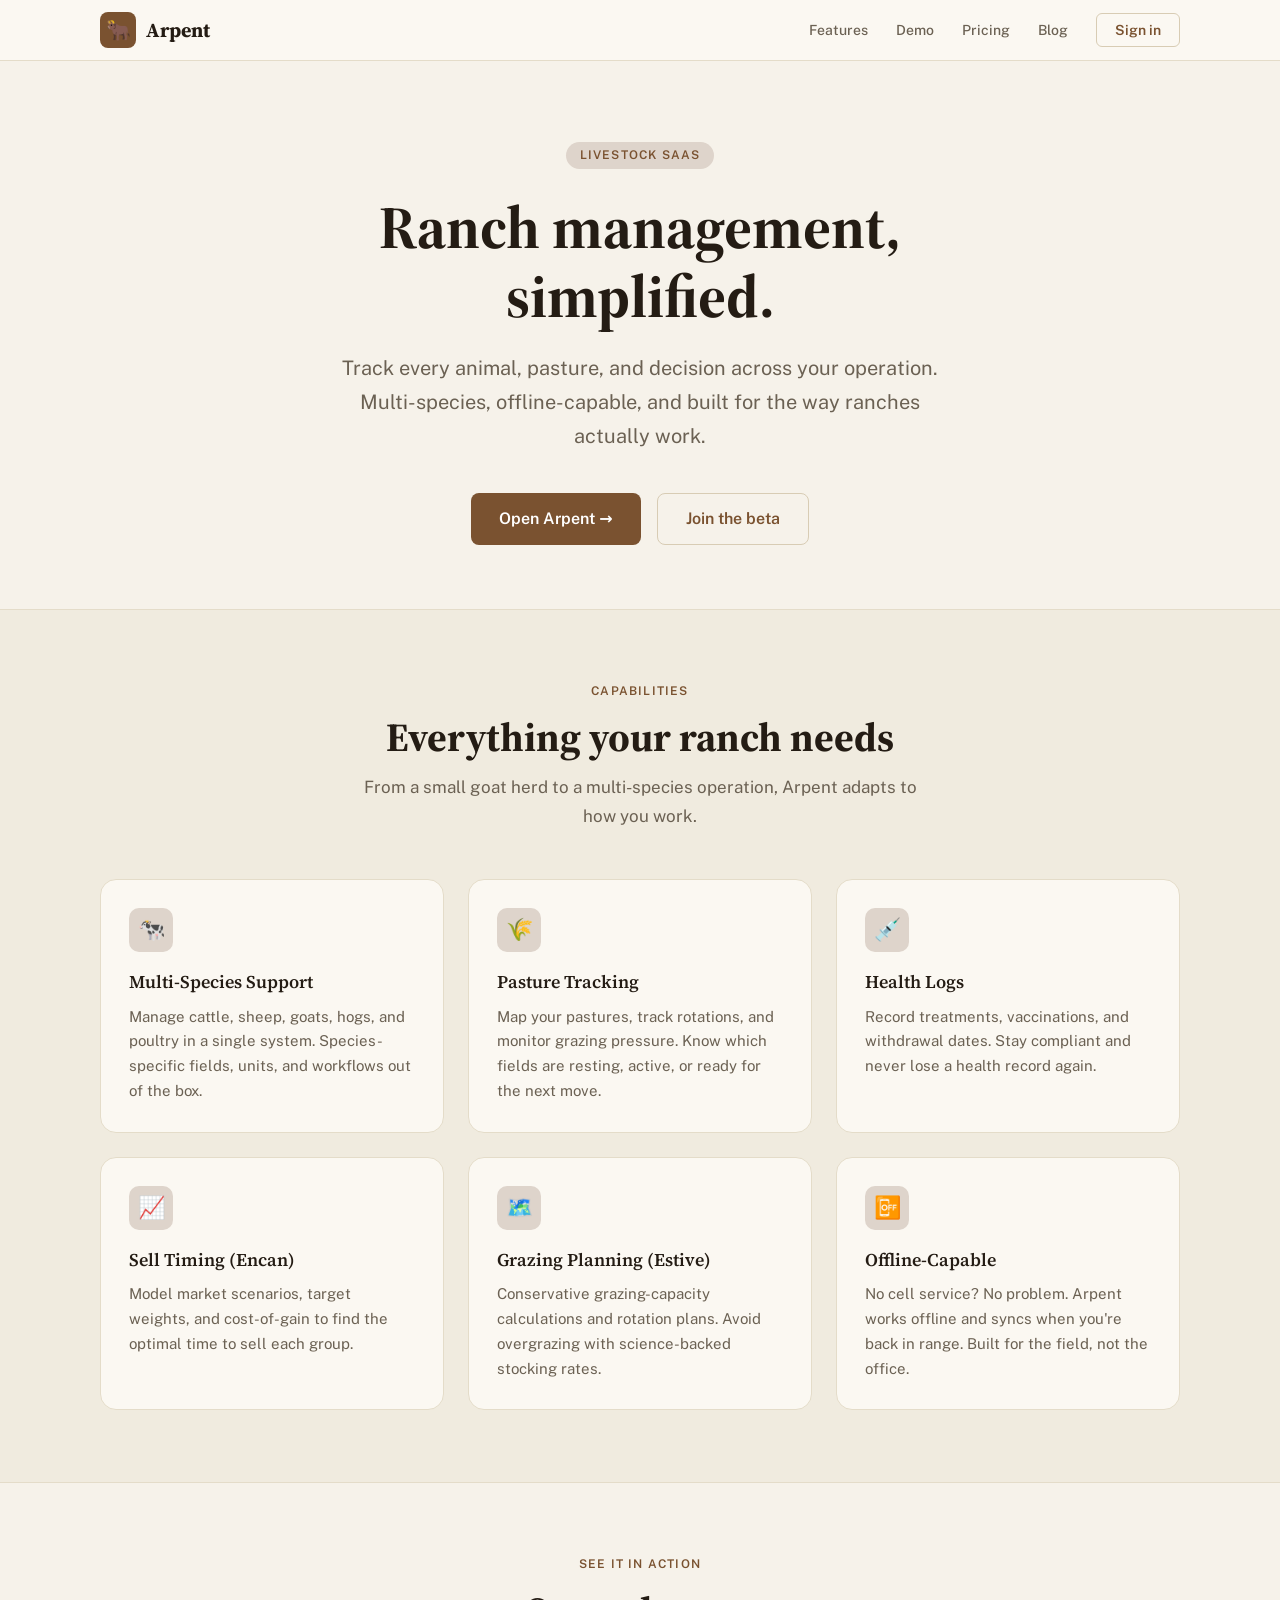
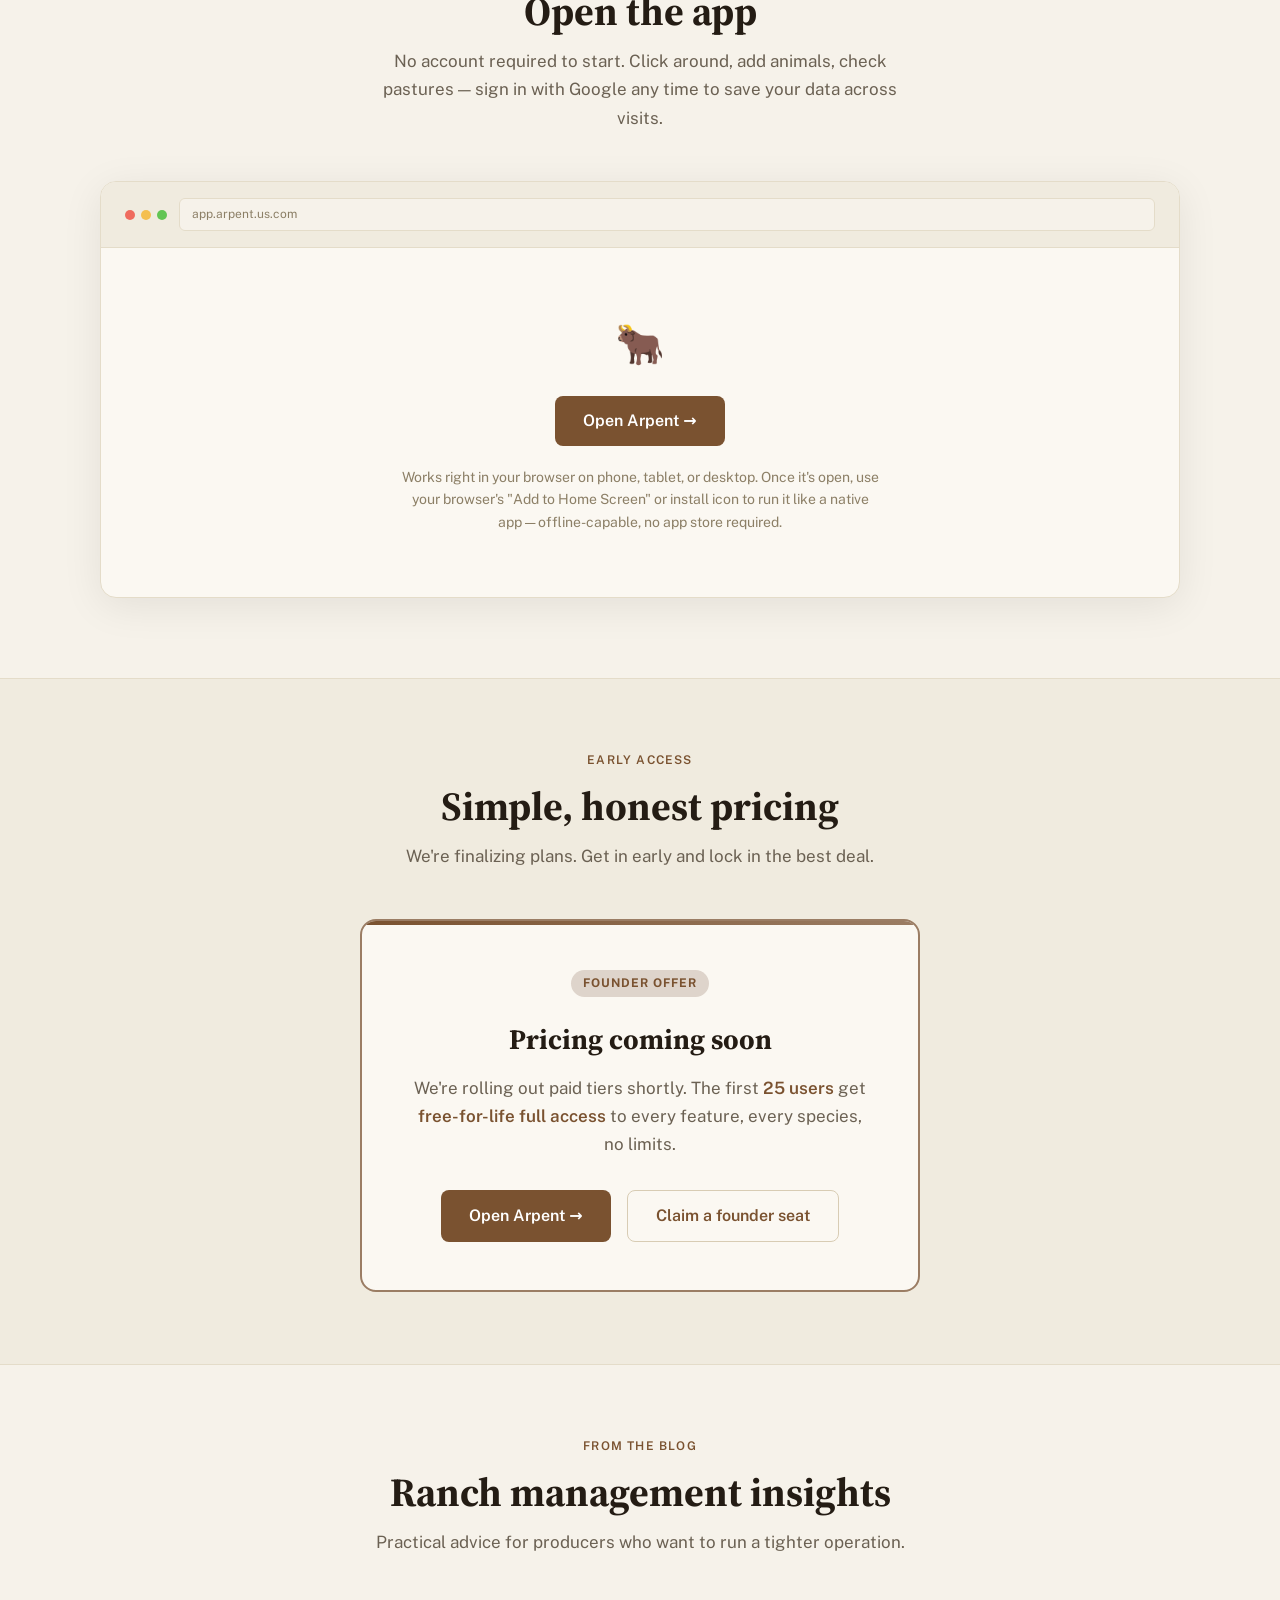
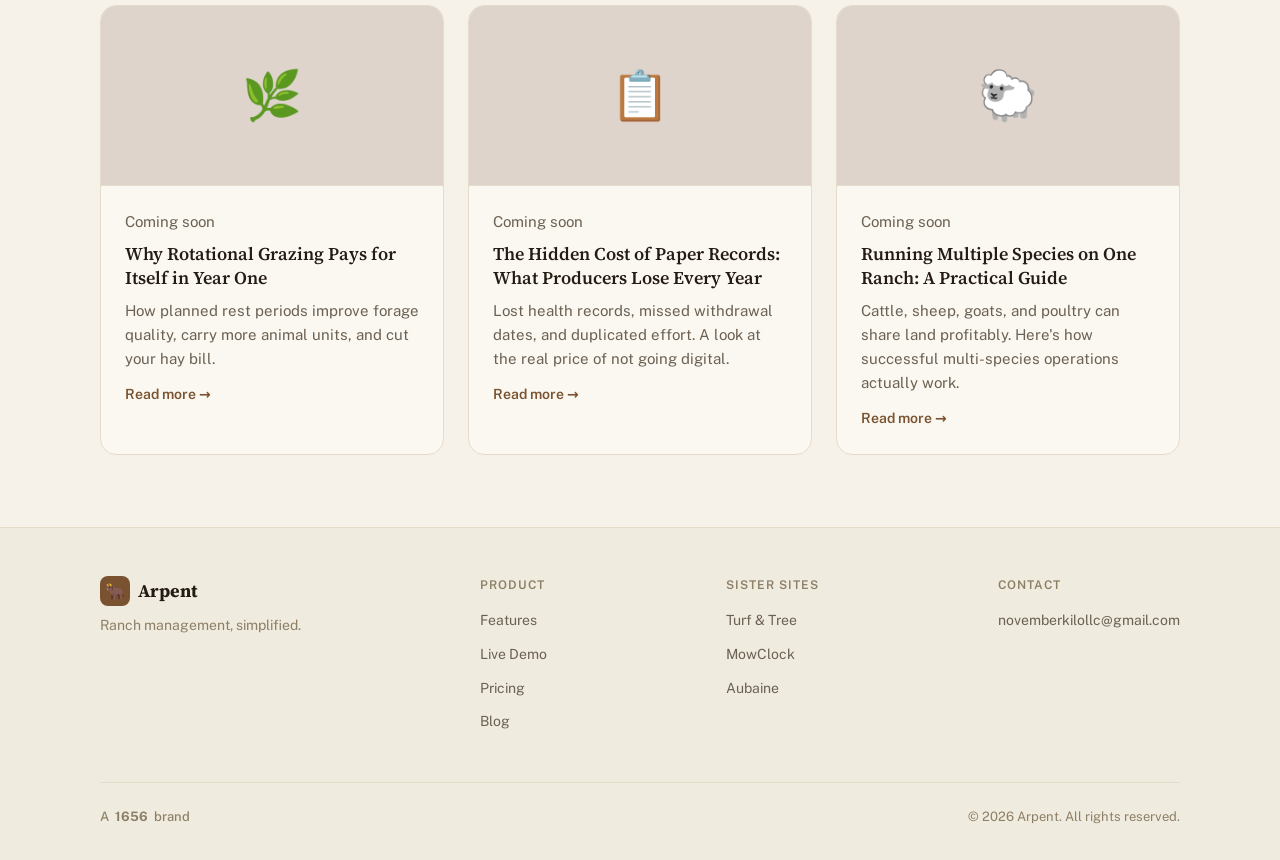
==== commit cd2479a4: "Sync design tokens to the Arpent brand master sheet Previous accent (gold #a9762c) predates the fina" ====
--- a/index.html
+++ b/index.html
@@ -20,13 +20,18 @@
   </script>
 
   <style>
-    /* ===== 1656 Design Tokens ===== */
+    /* ===== Arpent Design Tokens (brand master sheet) ===== */
     :root {
-      --paper:#faf6ee; --paper-raised:#fffdf8; --paper-sunk:#f0e9db;
-      --line:#e3d9c6; --line-strong:#d3c6ab;
-      --ink:#2a2118; --ink-2:#5d5241; --ink-3:#8c7f66;
-      --accent:#a9762c; --accent-soft:#c79a4e; --accent-wash:#f3e7cf;
-      --accent-dark:#8b5e1a;
+      --paper:#F6F2EA; --paper-raised:#FBF8F2; --paper-sunk:#F0EBDF;
+      --line:#E4DCC9; --line-strong:#D8CCB4;
+      --ink:#241C14; --ink-2:#6B6153; --ink-3:#8C7F66;
+      --accent:#7A5230; --accent-soft:#9B7D64; --accent-wash:#DED4CB;
+      --accent-dark:#5C3E24;
+      --rust:#C4763B;
+      --pos:#3B4A24; --pos-bg:#E7EEDA;
+      --warn:#6B5B32; --warn-bg:#EDE3C8;
+      --neg:#7A2E20; --neg-bg:#F0DEDA;
+      --destructive:#A83E2C;
       --brass:#a9762c; --brass-wash:#f3e7cf;
       --serif:"Source Serif 4","Iowan Old Style","Palatino Linotype",Georgia,serif;
       --sans:"Public Sans",system-ui,-apple-system,"Segoe UI",Roboto,sans-serif;
@@ -37,28 +42,41 @@
 
     @media (prefers-color-scheme: dark) {
       :root:not([data-theme="light"]) {
-        --paper:#1c150e; --paper-raised:#251c12; --paper-sunk:#171009;
-        --line:#392c1d; --line-strong:#4a3a26;
-        --ink:#f4eede; --ink-2:#cbbda3; --ink-3:#9c8e74;
-        --accent:#d3a24f; --accent-soft:#b98a3d; --accent-wash:#33260f;
-        --accent-dark:#e0b060;
+        --paper:#241C14; --paper-raised:#3A2F22; --paper-sunk:#1C150E;
+        --line:#4A3D2C; --line-strong:#5A4B36;
+        --ink:#F6F2EA; --ink-2:#C9BC9E; --ink-3:#A08F72;
+        --accent:#A56B3E; --accent-soft:#B78965; --accent-wash:#191009;
+        --accent-dark:#744B2B;
+        --rust:#D98A4E;
+        --pos:#AEC08A; --pos-bg:#2F3A1E;
+        --warn:#C9B87A; --warn-bg:#3A331E;
+        --neg:#D98A6E; --neg-bg:#3A241E;
         --brass:#d3a24f; --brass-wash:#33260f;
       }
     }
     :root[data-theme="dark"] {
-      --paper:#1c150e; --paper-raised:#251c12; --paper-sunk:#171009;
-      --line:#392c1d; --line-strong:#4a3a26;
-      --ink:#f4eede; --ink-2:#cbbda3; --ink-3:#9c8e74;
-      --accent:#d3a24f; --accent-soft:#b98a3d; --accent-wash:#33260f;
-      --accent-dark:#e0b060;
+      --paper:#241C14; --paper-raised:#3A2F22; --paper-sunk:#1C150E;
+      --line:#4A3D2C; --line-strong:#5A4B36;
+      --ink:#F6F2EA; --ink-2:#C9BC9E; --ink-3:#A08F72;
+      --accent:#A56B3E; --accent-soft:#B78965; --accent-wash:#191009;
+      --accent-dark:#744B2B;
+      --rust:#D98A4E;
+      --pos:#AEC08A; --pos-bg:#2F3A1E;
+      --warn:#C9B87A; --warn-bg:#3A331E;
+      --neg:#D98A6E; --neg-bg:#3A241E;
       --brass:#d3a24f; --brass-wash:#33260f;
     }
     :root[data-theme="light"] {
-      --paper:#faf6ee; --paper-raised:#fffdf8; --paper-sunk:#f0e9db;
-      --line:#e3d9c6; --line-strong:#d3c6ab;
-      --ink:#2a2118; --ink-2:#5d5241; --ink-3:#8c7f66;
-      --accent:#a9762c; --accent-soft:#c79a4e; --accent-wash:#f3e7cf;
-      --accent-dark:#8b5e1a;
+      --paper:#F6F2EA; --paper-raised:#FBF8F2; --paper-sunk:#F0EBDF;
+      --line:#E4DCC9; --line-strong:#D8CCB4;
+      --ink:#241C14; --ink-2:#6B6153; --ink-3:#8C7F66;
+      --accent:#7A5230; --accent-soft:#9B7D64; --accent-wash:#DED4CB;
+      --accent-dark:#5C3E24;
+      --rust:#C4763B;
+      --pos:#3B4A24; --pos-bg:#E7EEDA;
+      --warn:#6B5B32; --warn-bg:#EDE3C8;
+      --neg:#7A2E20; --neg-bg:#F0DEDA;
+      --destructive:#A83E2C;
       --brass:#a9762c; --brass-wash:#f3e7cf;
     }
 
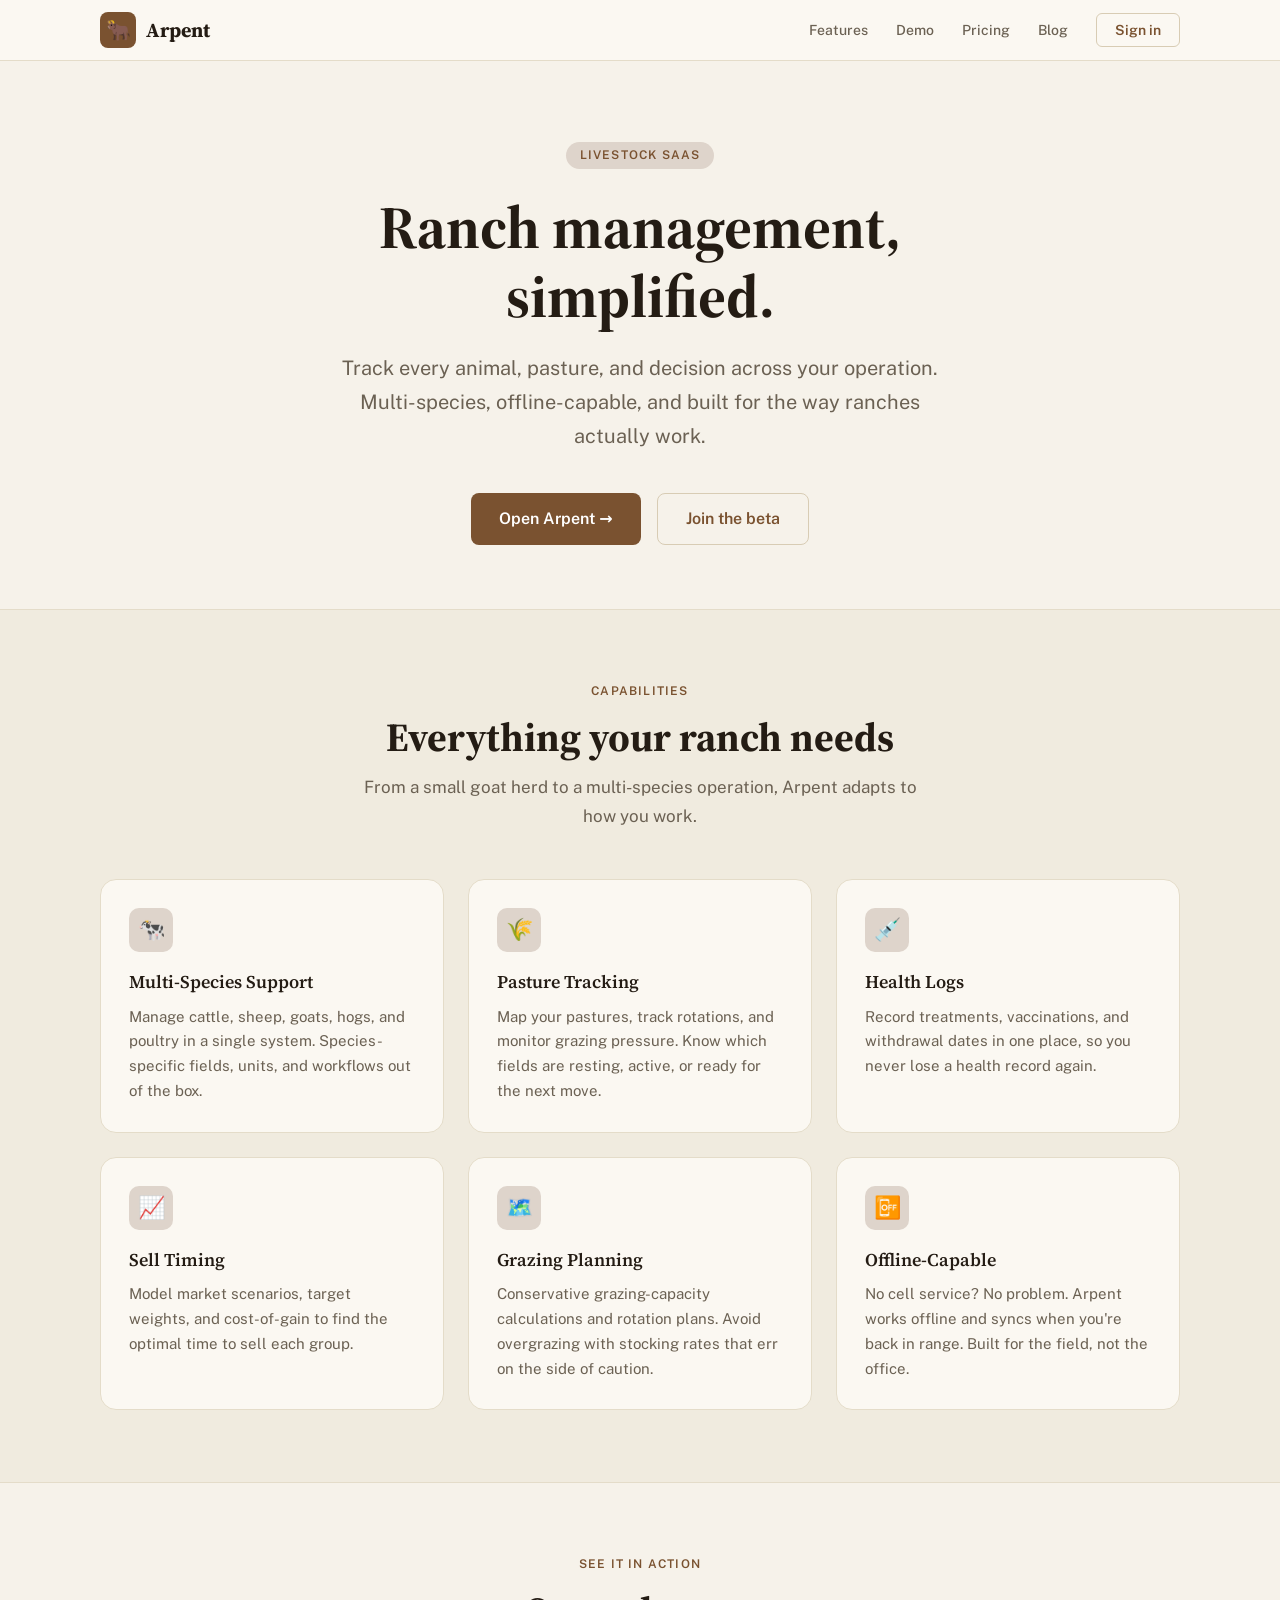
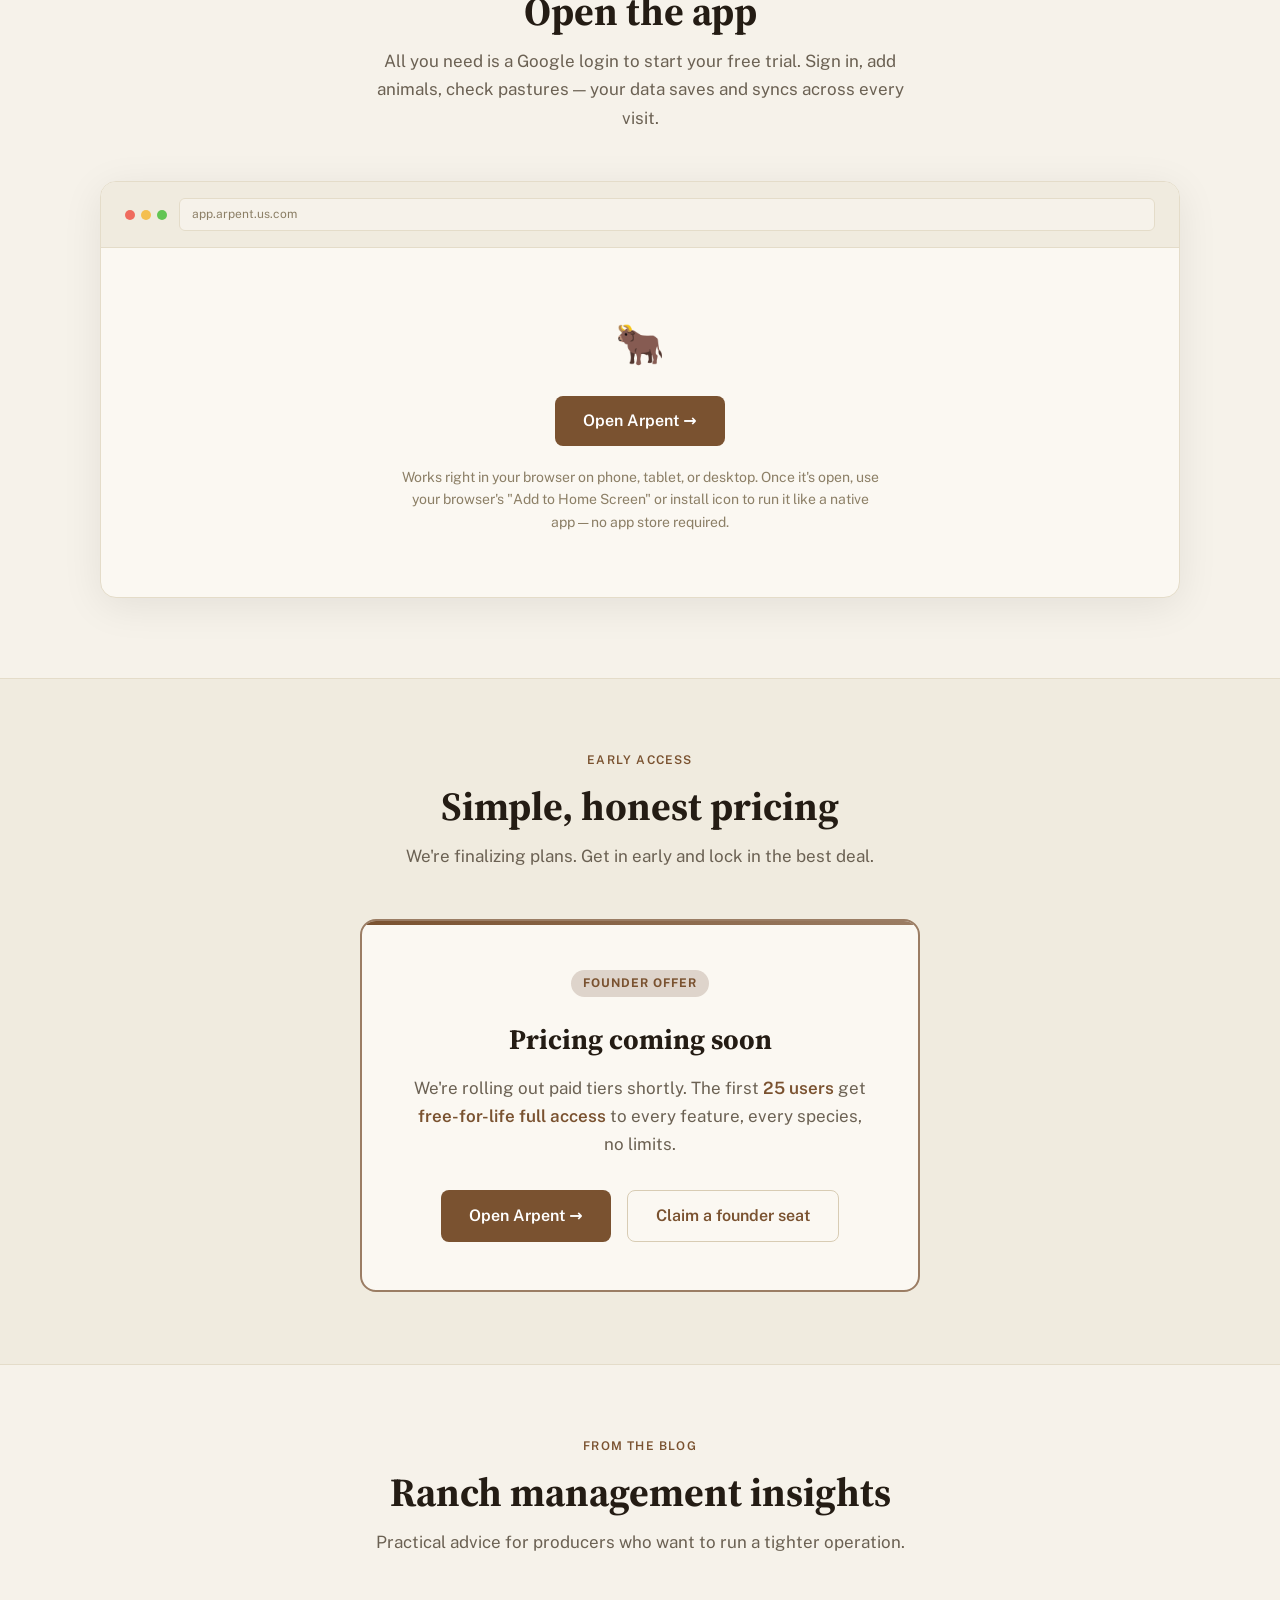
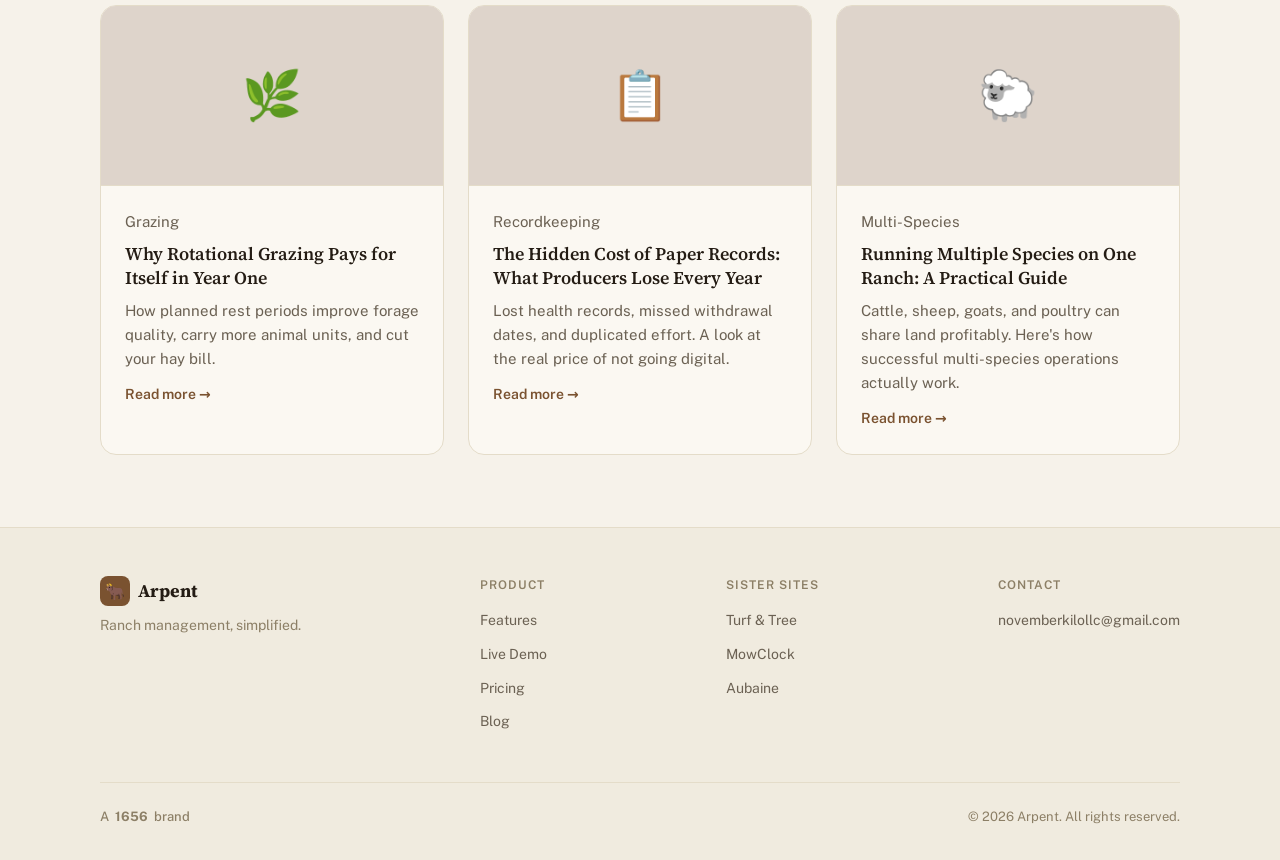
==== commit dae0e5b7: "Copy pass + real blog content + technical SEO - Drop internal Encan/Estive product names from featur" ====
--- a/index.html
+++ b/index.html
@@ -3,12 +3,51 @@
 <head>
   <meta charset="UTF-8">
   <meta name="viewport" content="width=device-width, initial-scale=1.0">
-  <title>Arpent - Ranch Management, Simplified</title>
-  <meta name="description" content="Arpent is a multi-species livestock and ranch management SaaS. Track cattle, sheep, goats, hogs, and poultry. Pasture management, health logs, sell-timing, and grazing planning — all offline-capable.">
-  <link rel="icon" href="data:image/svg+xml,<svg xmlns='http://www.w3.org/2000/svg' viewBox='0 0 100 100'><text y='.9em' font-size='90'>🐂</text></svg>">
+  <title>Arpent — Multi-Species Ranch Management Software</title>
+  <meta name="description" content="Arpent: multi-species ranch management software. Track cattle, sheep, goats, hogs, and poultry — pastures, health logs, and sell-timing. Works offline.">
+  <link rel="canonical" href="https://arpent.us.com/">
+  <link rel="icon" href="/icon.svg" type="image/svg+xml">
+  <link rel="apple-touch-icon" href="/icon.svg">
+  <link rel="manifest" href="/manifest.json">
+  <meta name="theme-color" content="#7A5230">
+  <meta name="apple-mobile-web-app-capable" content="yes">
+  <meta name="apple-mobile-web-app-status-bar-style" content="black-translucent">
+  <meta name="apple-mobile-web-app-title" content="Arpent">
   <link rel="preconnect" href="https://fonts.googleapis.com">
   <link rel="preconnect" href="https://fonts.gstatic.com" crossorigin>
   <link href="https://fonts.googleapis.com/css2?family=Public+Sans:ital,wght@0,300;0,400;0,500;0,600;0,700;1,400&family=Source+Serif+4:ital,opsz,wght@0,8..60,300;0,8..60,400;0,8..60,600;0,8..60,700;1,8..60,400&display=swap" rel="stylesheet">
+
+  <!-- Open Graph / social sharing -->
+  <meta property="og:type" content="website">
+  <meta property="og:url" content="https://arpent.us.com/">
+  <meta property="og:site_name" content="Arpent">
+  <meta property="og:title" content="Arpent — Multi-Species Ranch Management Software">
+  <meta property="og:description" content="Track cattle, sheep, goats, hogs, and poultry — pastures, health logs, and sell-timing. Works offline.">
+  <meta property="og:image" content="https://arpent.us.com/og-image.png">
+  <meta property="og:image:width" content="1200">
+  <meta property="og:image:height" content="630">
+  <meta name="twitter:card" content="summary_large_image">
+  <meta name="twitter:title" content="Arpent — Multi-Species Ranch Management Software">
+  <meta name="twitter:description" content="Track cattle, sheep, goats, hogs, and poultry — pastures, health logs, and sell-timing. Works offline.">
+  <meta name="twitter:image" content="https://arpent.us.com/og-image.png">
+
+  <!-- Structured data -->
+  <script type="application/ld+json">
+  {
+    "@context": "https://schema.org",
+    "@type": "SoftwareApplication",
+    "name": "Arpent",
+    "applicationCategory": "BusinessApplication",
+    "operatingSystem": "Web",
+    "description": "Multi-species ranch management software — track cattle, sheep, goats, hogs, and poultry with pasture tracking, health logs, and sell-timing. Works offline.",
+    "url": "https://arpent.us.com/",
+    "image": "https://arpent.us.com/og-image.png",
+    "brand": {
+      "@type": "Brand",
+      "name": "1656"
+    }
+  }
+  </script>
 
   <!-- GA4 placeholder -->
   <script async src="https://www.googletagmanager.com/gtag/js?id=G-5CBSLP692J"></script>
@@ -563,17 +602,17 @@
         <div class="feature-card">
           <div class="feature-icon">💉</div>
           <h3>Health Logs</h3>
-          <p>Record treatments, vaccinations, and withdrawal dates. Stay compliant and never lose a health record again.</p>
+          <p>Record treatments, vaccinations, and withdrawal dates in one place, so you never lose a health record again.</p>
         </div>
         <div class="feature-card">
           <div class="feature-icon">📈</div>
-          <h3>Sell Timing (Encan)</h3>
+          <h3>Sell Timing</h3>
           <p>Model market scenarios, target weights, and cost-of-gain to find the optimal time to sell each group.</p>
         </div>
         <div class="feature-card">
           <div class="feature-icon">🗺️</div>
-          <h3>Grazing Planning (Estive)</h3>
-          <p>Conservative grazing-capacity calculations and rotation plans. Avoid overgrazing with science-backed stocking rates.</p>
+          <h3>Grazing Planning</h3>
+          <p>Conservative grazing-capacity calculations and rotation plans. Avoid overgrazing with stocking rates that err on the side of caution.</p>
         </div>
         <div class="feature-card">
           <div class="feature-icon">📴</div>
@@ -592,7 +631,7 @@
       <div class="section-header">
         <p class="section-label">See it in action</p>
         <h2 class="section-title">Open the app</h2>
-        <p class="section-subtitle">No account required to start. Click around, add animals, check pastures — sign in with Google any time to save your data across visits.</p>
+        <p class="section-subtitle">All you need is a Google login to start your free trial. Sign in, add animals, check pastures — your data saves and syncs across every visit.</p>
       </div>
       <div class="demo-card">
         <div class="demo-header">
@@ -604,7 +643,7 @@
         <div class="demo-cta">
           <div class="demo-cta-icon">🐂</div>
           <a href="https://app.arpent.us.com" target="_blank" rel="noopener" class="btn btn-primary btn-lg">Open Arpent →</a>
-          <p class="demo-install-hint">Works right in your browser on phone, tablet, or desktop. Once it's open, use your browser's "Add to Home Screen" or install icon to run it like a native app — offline-capable, no app store required.</p>
+          <p class="demo-install-hint">Works right in your browser on phone, tablet, or desktop. Once it's open, use your browser's "Add to Home Screen" or install icon to run it like a native app — no app store required.</p>
         </div>
       </div>
     </div>
@@ -646,28 +685,28 @@
         <article class="blog-card">
           <div class="blog-thumb">🌿</div>
           <div class="blog-body">
-            <p class="blog-meta">Coming soon</p>
+            <p class="blog-meta">Grazing</p>
             <h3>Why Rotational Grazing Pays for Itself in Year One</h3>
             <p>How planned rest periods improve forage quality, carry more animal units, and cut your hay bill.</p>
-            <span class="read-more">Read more &rarr;</span>
+            <a href="/blog/rotational-grazing-pays-off.html" class="read-more">Read more &rarr;</a>
           </div>
         </article>
         <article class="blog-card">
           <div class="blog-thumb">📋</div>
           <div class="blog-body">
-            <p class="blog-meta">Coming soon</p>
+            <p class="blog-meta">Recordkeeping</p>
             <h3>The Hidden Cost of Paper Records: What Producers Lose Every Year</h3>
             <p>Lost health records, missed withdrawal dates, and duplicated effort. A look at the real price of not going digital.</p>
-            <span class="read-more">Read more &rarr;</span>
+            <a href="/blog/hidden-cost-of-paper-records.html" class="read-more">Read more &rarr;</a>
           </div>
         </article>
         <article class="blog-card">
           <div class="blog-thumb">🐑</div>
           <div class="blog-body">
-            <p class="blog-meta">Coming soon</p>
+            <p class="blog-meta">Multi-Species</p>
             <h3>Running Multiple Species on One Ranch: A Practical Guide</h3>
             <p>Cattle, sheep, goats, and poultry can share land profitably. Here's how successful multi-species operations actually work.</p>
-            <span class="read-more">Read more &rarr;</span>
+            <a href="/blog/multi-species-ranching-guide.html" class="read-more">Read more &rarr;</a>
           </div>
         </article>
       </div>
@@ -837,5 +876,13 @@
     });
   </script>
 
+  <script>
+    if ('serviceWorker' in navigator) {
+      window.addEventListener('load', function () {
+        navigator.serviceWorker.register('/sw.js').catch(function () {});
+      });
+    }
+  </script>
+
 </body>
 </html>
